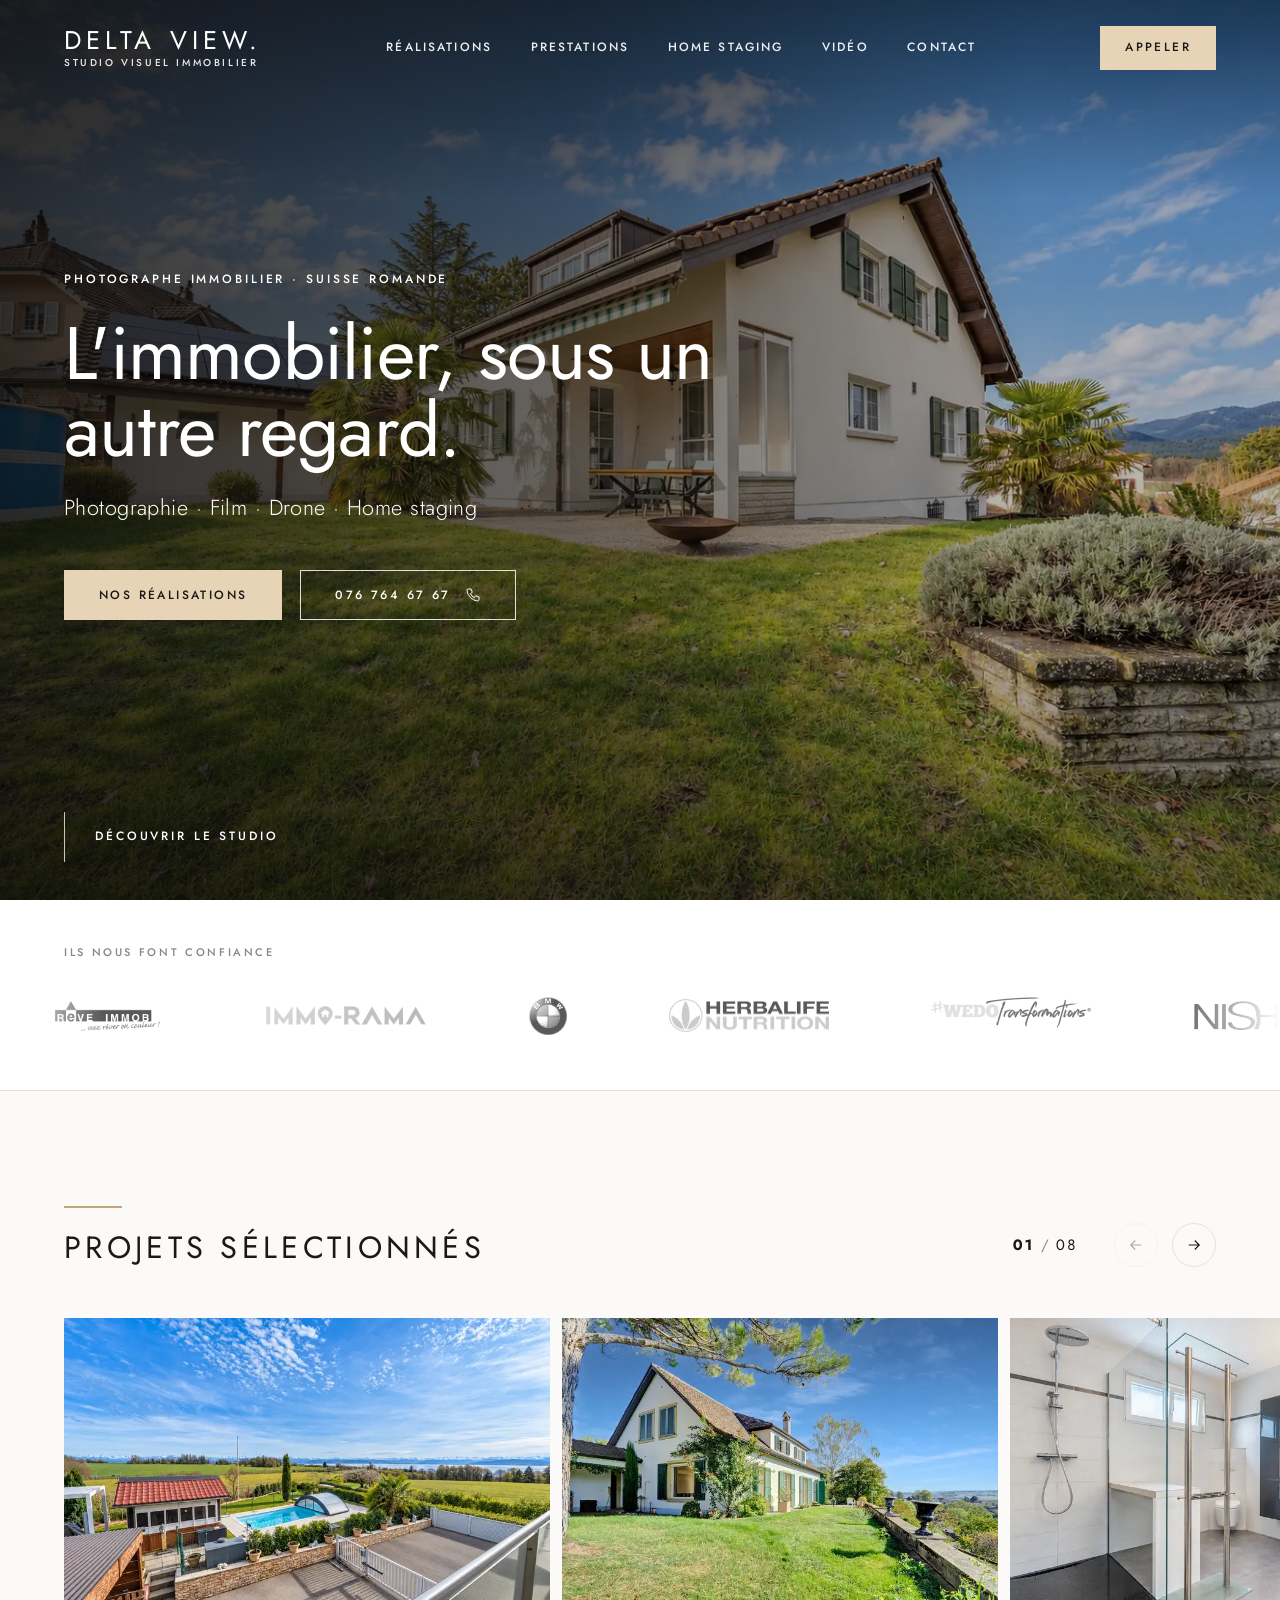
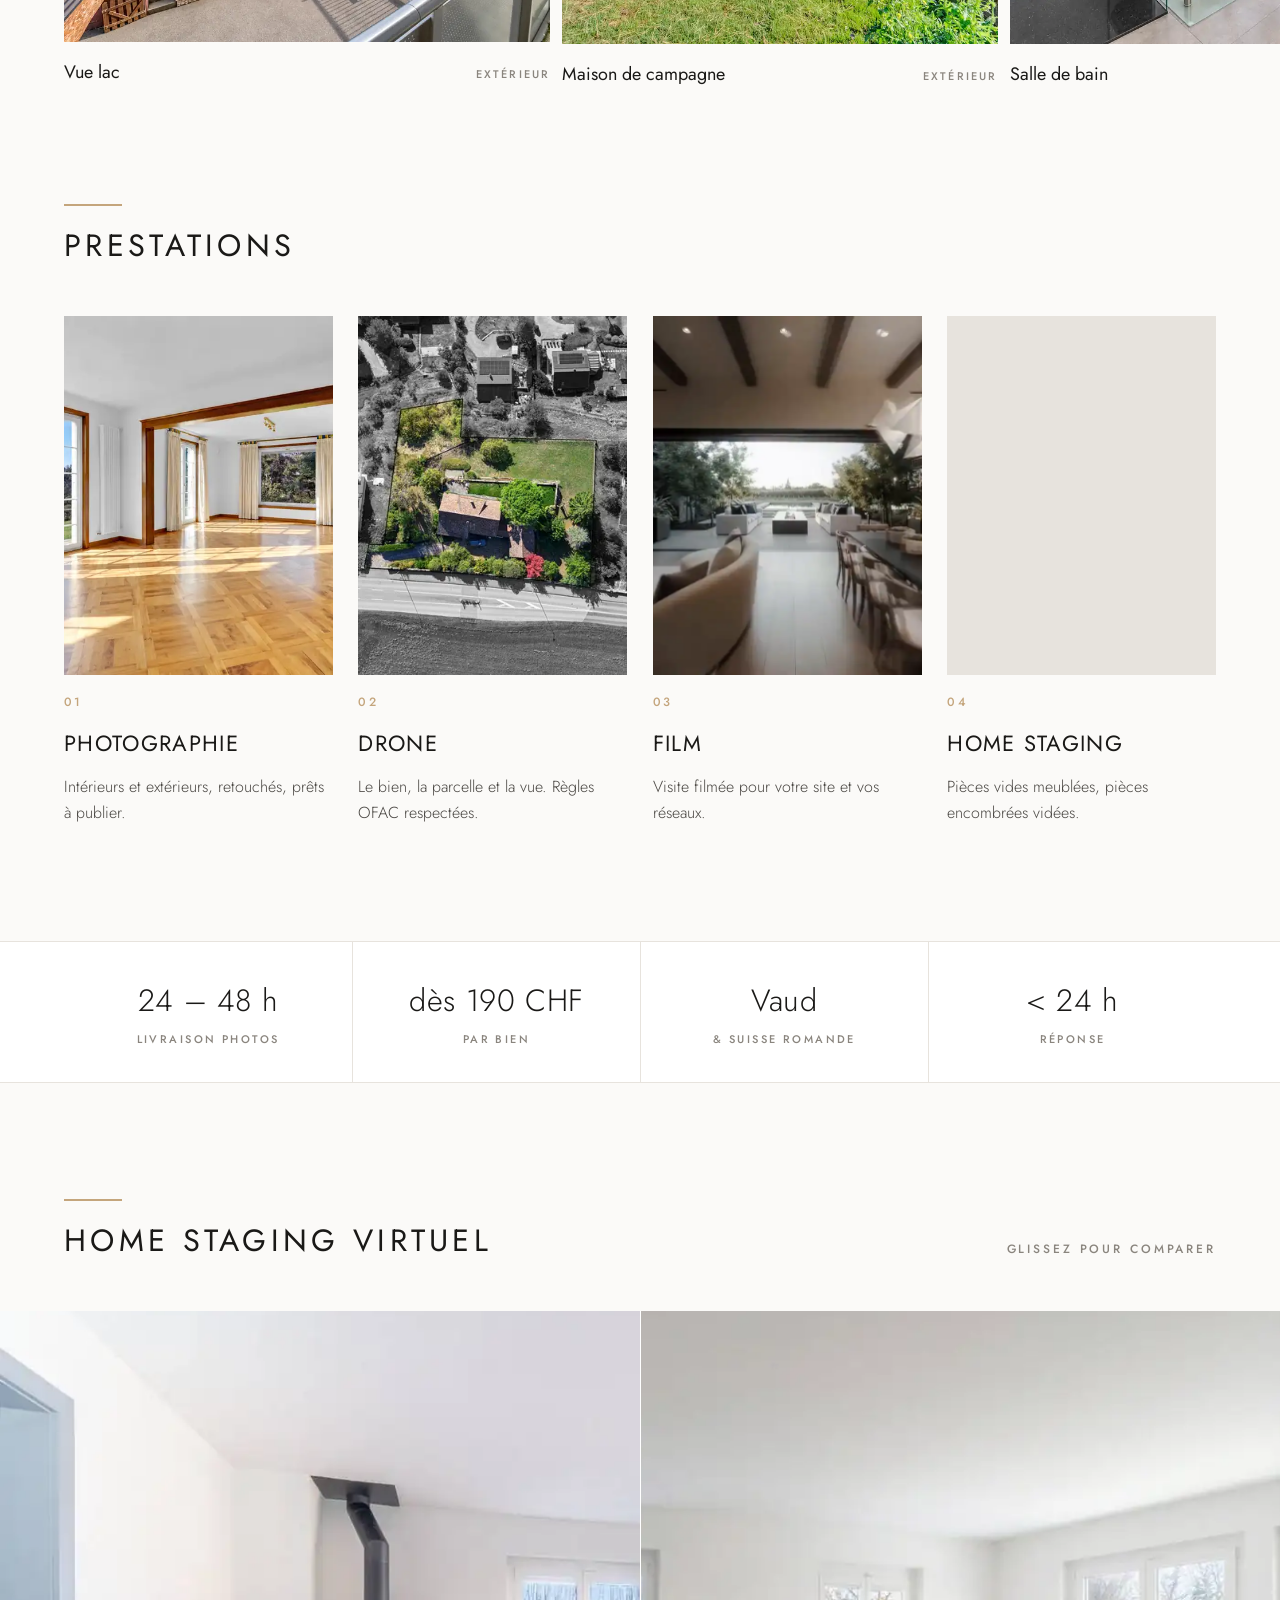
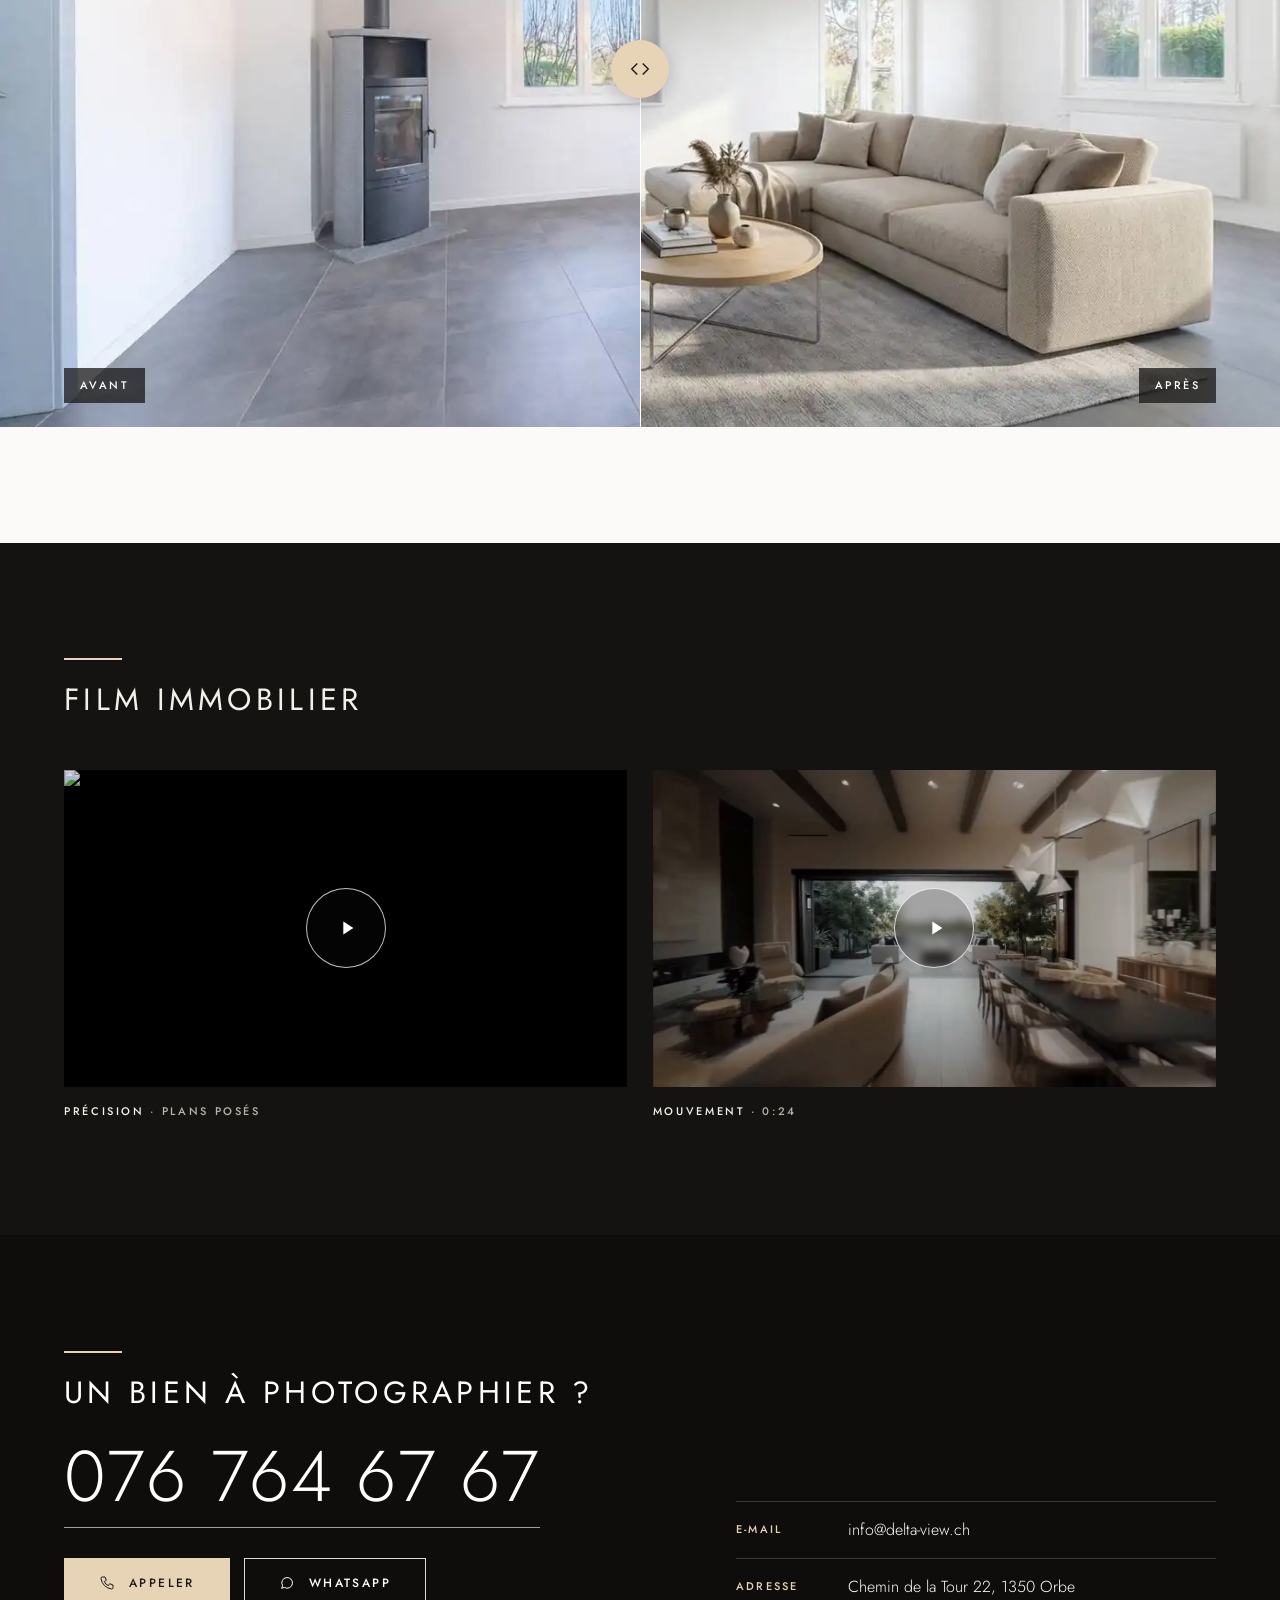
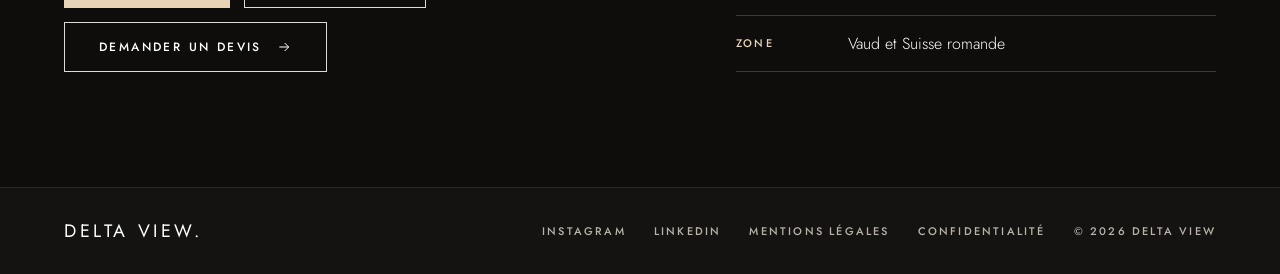
==== index.html @ 980aa362 "Refonte du site Delta View Co-Authored-By: Claude Opus 5.5 <noreply@anthropic.com> Claude-Session: h" ====
<!DOCTYPE html>
<html lang="fr-CH">
<head>
<meta charset="utf-8">
<title>Delta View</title>
<meta name="viewport" content="width=device-width, initial-scale=1, viewport-fit=cover">
<meta name="claude:viewport-fit-sides" content="cover">
<meta name="description" content="Photographe et vidéaste immobilier à Orbe (VD). Photos, vidéos et vues drone pour agences, courtiers, régies et propriétaires. Home staging virtuel. Livraison en 24-48 h, dès 190 CHF.">
<link rel="canonical" href="https://delta-view.ch/">
<meta name="robots" content="index,follow,max-image-preview:large">
<meta name="theme-color" content="#141311">
<meta property="og:type" content="website">
<meta property="og:locale" content="fr_CH">
<meta property="og:site_name" content="Delta View">
<meta property="og:title" content="Photographe immobilier Vaud | Delta View">
<meta property="og:description" content="Photo, vidéo et drone pour agences, courtiers et régies. Livraison en 24-48 h, dès 190 CHF.">
<meta property="og:url" content="https://delta-view.ch/">
<meta property="og:image" content="https://delta-view.ch/assets/img/og-delta-view.jpg">
<meta property="og:image:width" content="1200">
<meta property="og:image:height" content="630">
<meta name="twitter:card" content="summary_large_image">
<link rel="icon" href="favicon.ico" sizes="48x48">
<link rel="icon" href="favicon.svg?v=2" type="image/svg+xml">
<link rel="apple-touch-icon" href="apple-touch-icon.png">
<link rel="preload" href="assets/fonts/jost-latin.woff2" as="font" type="font/woff2" crossorigin>
<link rel="preload" href="assets/img/villa-jardin-l.webp" as="image" fetchpriority="high">
<link rel="stylesheet" href="assets/dv.css?v=3">
<script type="application/ld+json">
{"@context":"https://schema.org","@graph":[
{"@type":"ProfessionalService","@id":"https://delta-view.ch/#business","name":"Delta View","description":"Photographe et vidéaste immobilier dans le canton de Vaud : photo immobilière, prises de vue par drone, vidéo de visite et home staging virtuel pour agences, courtiers et régies.","url":"https://delta-view.ch/","logo":"https://delta-view.ch/apple-touch-icon.png","image":"https://delta-view.ch/assets/img/og-delta-view.jpg","telephone":"+41767646767","email":"info@delta-view.ch","priceRange":"dès 190 CHF","address":{"@type":"PostalAddress","streetAddress":"Chemin de la Tour 22","postalCode":"1350","addressLocality":"Orbe","addressRegion":"VD","addressCountry":"CH"},"geo":{"@type":"GeoCoordinates","latitude":46.7246,"longitude":6.5321},"areaServed":[{"@type":"AdministrativeArea","name":"Canton de Vaud"},{"@type":"City","name":"Orbe"},{"@type":"City","name":"Yverdon-les-Bains"},{"@type":"City","name":"Lausanne"},{"@type":"City","name":"Morges"},{"@type":"City","name":"Nyon"},{"@type":"City","name":"Vevey"},{"@type":"City","name":"Montreux"},{"@type":"City","name":"Genève"},{"@type":"City","name":"Fribourg"},{"@type":"City","name":"Neuchâtel"}],"sameAs":["https://www.instagram.com/_deltaview/","https://www.linkedin.com/in/dany-t-961291293/"],
"hasOfferCatalog":{"@type":"OfferCatalog","name":"Prestations immobilières","itemListElement":[
{"@type":"Offer","itemOffered":{"@type":"Service","name":"Photographie immobilière"},"priceSpecification":{"@type":"PriceSpecification","minPrice":190,"priceCurrency":"CHF"}},
{"@type":"Offer","itemOffered":{"@type":"Service","name":"Photo et vidéo par drone"}},
{"@type":"Offer","itemOffered":{"@type":"Service","name":"Vidéo immobilière de visite"}},
{"@type":"Offer","itemOffered":{"@type":"Service","name":"Home staging virtuel et désencombrement virtuel"}}]}},
{"@type":"VideoObject","name":"Vidéo immobilière cinématique, drone et intérieur - Delta View","description":"Exemple de vidéo immobilière, style précision : visite filmée à la caméra et au drone.","thumbnailUrl":"https://i.ytimg.com/vi/A4Z8Hzi8g-o/hqdefault.jpg","embedUrl":"https://www.youtube-nocookie.com/embed/A4Z8Hzi8g-o","url":"https://youtu.be/A4Z8Hzi8g-o","uploadDate":"2026-11-05","publisher":{"@id":"https://delta-view.ch/#business"}},
{"@type":"VideoObject","name":"Vidéo immobilière - Delta View","description":"Exemple de vidéo immobilière : visite filmée à la caméra et au drone.","thumbnailUrl":"https://delta-view.ch/assets/video/video-immobiliere-poster.webp","embedUrl":"https://www.youtube-nocookie.com/embed/von0RIs0Iv0","url":"https://youtu.be/von0RIs0Iv0","uploadDate":"2026-11-03","duration":"PT24S","publisher":{"@id":"https://delta-view.ch/#business"}},
{"@type":"WebSite","@id":"https://delta-view.ch/#website","url":"https://delta-view.ch/","name":"Delta View","inLanguage":"fr-CH","publisher":{"@id":"https://delta-view.ch/#business"}}]}
</script>
</head>
<body>
<a class="skip" href="#contenu">Aller au contenu</a>
<svg width="0" height="0" style="position:absolute" aria-hidden="true">
 <symbol id="arrow" viewBox="0 0 24 24"><path d="M5 12h14M13 6l6 6-6 6" fill="none" stroke="currentColor" stroke-width="1.5"/></symbol>
 <symbol id="phone" viewBox="0 0 24 24"><path d="M5 3h4l2 5-3 2a12 12 0 0 0 6 6l2-3 5 2v4a2 2 0 0 1-2 2A18 18 0 0 1 3 5a2 2 0 0 1 2-2" fill="none" stroke="currentColor" stroke-width="1.5"/></symbol>
 <symbol id="wa" viewBox="0 0 24 24"><path d="M4 20l1.4-4A8 8 0 1 1 8 18.6z" fill="none" stroke="currentColor" stroke-width="1.5"/></symbol>
 <symbol id="mail" viewBox="0 0 24 24"><rect x="3" y="5" width="18" height="14" fill="none" stroke="currentColor" stroke-width="1.5"/><path d="m3 6 9 7 9-7" fill="none" stroke="currentColor" stroke-width="1.5"/></symbol>
</svg>

<header class="hd" id="hd">
 <div class="wrap">
  <a class="brand" href="#" aria-label="Delta View, accueil"><b>DELTA VIEW.</b><small>Studio visuel immobilier</small></a>
  <nav class="nav" aria-label="Navigation principale">
   <a href="#realisations">Réalisations</a>
   <a href="#prestations">Prestations</a>
   <a href="#home-staging">Home staging</a>
   <a href="#video">Vidéo</a>
   <a href="#contact">Contact</a>
  </nav>
  <a class="btn btn-sand" href="tel:+41767646767">Appeler</a>
  <button class="menu" type="button" aria-label="Ouvrir le menu" aria-controls="drawer" aria-expanded="false"><span></span></button>
 </div>
</header>
<nav class="drawer" id="drawer" aria-label="Menu mobile">
 <button class="x" type="button" aria-label="Fermer le menu">×</button>
 <a href="#realisations">Réalisations</a><a href="#prestations">Prestations</a><a href="#home-staging">Home staging</a><a href="#video">Vidéo</a><a href="#contact">Contact</a>
</nav>

<main id="contenu">
 <section class="hero" aria-labelledby="t-hero">
  <div class="hero-bg"><img src="assets/img/villa-jardin-s.webp" srcset="assets/img/villa-jardin-s.webp 800w, assets/img/villa-jardin-l.webp 1400w" sizes="100vw" width="1400" height="933" fetchpriority="high" alt="Villa avec jardin photographiée par Delta View pour une annonce immobilière"></div>
  <div class="wrap">
   <p class="caps">Photographe immobilier · Suisse romande</p>
   <h1 id="t-hero">L'immobilier, sous un autre regard.</h1>
   <p class="sub">Photographie · Film · Drone · Home staging</p>
   <div class="hero-ctas">
    <a class="btn btn-sand" href="#realisations">Nos réalisations</a>
    <a class="btn btn-ghost" href="tel:+41767646767">076 764 67 67 <svg><use href="#phone"/></svg></a>
   </div>
  </div>
  <a class="scroll" href="#realisations">Découvrir le studio</a>
 </section>

 <section class="partners" aria-labelledby="t-cli">
  <div class="wrap"><p class="caps" id="t-cli">Ils nous font confiance</p></div>
  <div class="marquee"><div class="track"><a href="https://reve-immob.ch/" target="_blank" rel="noopener"><img src="assets/clients/reve-immob.webp" width="320" height="108" decoding="async" alt="Rêve Immob"></a><a href="https://immo-rama.ch/" target="_blank" rel="noopener"><img src="assets/clients/immo-rama.webp" width="320" height="39" decoding="async" alt="Immo-Rama"></a><a href="https://www.instagram.com/p/DXs_31CilB1/" target="_blank" rel="noopener"><img src="assets/clients/bmw.webp" width="120" height="120" decoding="async" alt="BMW"></a><a href="https://www.instagram.com/herbalifefrance" target="_blank" rel="noopener"><img src="assets/clients/herbalife.webp" width="320" height="67" decoding="async" alt="Herbalife Nutrition"></a><a href="https://www.instagram.com/wedotransformations" target="_blank" rel="noopener"><img src="assets/clients/wedo-transformations.webp" width="320" height="74" decoding="async" alt="We Do Transformations"></a><a href="https://nishene.com/" target="_blank" rel="noopener"><img src="assets/clients/nishene.webp" width="270" height="50" decoding="async" alt="Nishene"></a><a href="https://www.instagram.com/tishift" target="_blank" rel="noopener"><img src="assets/clients/tishift.webp" width="296" height="114" decoding="async" alt="Tishift"></a><a href="https://www.instagram.com/celia_objectif_forme" target="_blank" rel="noopener"><img src="assets/clients/celia-objectif-forme.webp" width="296" height="116" decoding="async" alt="Celia Objectif Forme"></a><a href="https://www.ackfix.com/" target="_blank" rel="noopener"><img src="assets/clients/ackfix.webp" width="284" height="107" decoding="async" alt="Ackfix"></a><a href="https://reve-immob.ch/" target="_blank" rel="noopener" aria-hidden="true" tabindex="-1"><img src="assets/clients/reve-immob.webp" width="320" height="108" decoding="async" alt=""></a><a href="https://immo-rama.ch/" target="_blank" rel="noopener" aria-hidden="true" tabindex="-1"><img src="assets/clients/immo-rama.webp" width="320" height="39" decoding="async" alt=""></a><a href="https://www.instagram.com/p/DXs_31CilB1/" target="_blank" rel="noopener" aria-hidden="true" tabindex="-1"><img src="assets/clients/bmw.webp" width="120" height="120" decoding="async" alt=""></a><a href="https://www.instagram.com/herbalifefrance" target="_blank" rel="noopener" aria-hidden="true" tabindex="-1"><img src="assets/clients/herbalife.webp" width="320" height="67" decoding="async" alt=""></a><a href="https://www.instagram.com/wedotransformations" target="_blank" rel="noopener" aria-hidden="true" tabindex="-1"><img src="assets/clients/wedo-transformations.webp" width="320" height="74" decoding="async" alt=""></a><a href="https://nishene.com/" target="_blank" rel="noopener" aria-hidden="true" tabindex="-1"><img src="assets/clients/nishene.webp" width="270" height="50" decoding="async" alt=""></a><a href="https://www.instagram.com/tishift" target="_blank" rel="noopener" aria-hidden="true" tabindex="-1"><img src="assets/clients/tishift.webp" width="296" height="114" decoding="async" alt=""></a><a href="https://www.instagram.com/celia_objectif_forme" target="_blank" rel="noopener" aria-hidden="true" tabindex="-1"><img src="assets/clients/celia-objectif-forme.webp" width="296" height="116" decoding="async" alt=""></a><a href="https://www.ackfix.com/" target="_blank" rel="noopener" aria-hidden="true" tabindex="-1"><img src="assets/clients/ackfix.webp" width="284" height="107" decoding="async" alt=""></a></div></div>
 </section>

 <section class="sec" id="realisations" aria-labelledby="t-work">
  <div class="wrap sec-head">
   <h2 class="h2 kicker" id="t-work">Projets sélectionnés</h2>
   <div class="ctrl">
    <p class="count" aria-live="polite"><b id="cur">01</b><span>/</span>08</p>
    <button class="arr" type="button" id="prev" aria-label="Projet précédent"><svg viewBox="0 0 24 24" fill="none" stroke="currentColor" stroke-width="1.5"><path d="M19 12H5M11 6l-6 6 6 6"/></svg></button>
    <button class="arr" type="button" id="next" aria-label="Projet suivant"><svg viewBox="0 0 24 24" fill="none" stroke="currentColor" stroke-width="1.5"><path d="M5 12h14M13 6l6 6-6 6"/></svg></button>
   </div>
  </div>
  <div class="rail" id="rail">
    <button class="card" data-full="assets/img/terrasse-vue-lac-l.webp"><span class="img"><img src="assets/img/terrasse-vue-lac-s.webp" srcset="assets/img/terrasse-vue-lac-s.webp 800w, assets/img/terrasse-vue-lac-l.webp 1400w" sizes="(max-width:760px) 84vw, 40vw" width="800" height="533" loading="lazy" decoding="async" alt="Terrasse avec piscine, vue sur le lac et les Alpes"></span><span class="cap"><b>Vue lac</b><small>Extérieur</small></span></button>
    <button class="card" data-full="assets/img/maison-campagne-l.webp"><span class="img"><img src="assets/img/maison-campagne-s.webp" srcset="assets/img/maison-campagne-s.webp 800w, assets/img/maison-campagne-l.webp 1400w" sizes="(max-width:760px) 84vw, 40vw" width="800" height="533" loading="lazy" decoding="async" alt="Maison de campagne et son jardin arboré"></span><span class="cap"><b>Maison de campagne</b><small>Extérieur</small></span></button>
    <button class="card" data-full="assets/img/salle-de-bain-l.webp"><span class="img"><img src="assets/img/salle-de-bain-s.webp" srcset="assets/img/salle-de-bain-s.webp 800w, assets/img/salle-de-bain-l.webp 1400w" sizes="(max-width:760px) 84vw, 40vw" width="800" height="533" loading="lazy" decoding="async" alt="Salle de bain moderne avec douche à l'italienne"></span><span class="cap"><b>Salle de bain</b><small>Intérieur</small></span></button>
    <button class="card" data-full="assets/img/vue-aerienne-drone-l.webp"><span class="img"><img src="assets/img/vue-aerienne-drone-s.webp" srcset="assets/img/vue-aerienne-drone-s.webp 800w, assets/img/vue-aerienne-drone-l.webp 1400w" sizes="(max-width:760px) 84vw, 40vw" width="800" height="450" loading="lazy" decoding="async" alt="Vue aérienne par drone d'une maison de maître"></span><span class="cap"><b>Maison de maître</b><small>Drone</small></span></button>
    <button class="card" data-full="assets/img/entree-maison-l.webp"><span class="img"><img src="assets/img/entree-maison-s.webp" srcset="assets/img/entree-maison-s.webp 800w, assets/img/entree-maison-l.webp 1400w" sizes="(max-width:760px) 84vw, 40vw" width="800" height="532" loading="lazy" decoding="async" alt="Hall d'entrée et escalier d'une maison"></span><span class="cap"><b>Hall d'entrée</b><small>Intérieur</small></span></button>
    <button class="card" data-full="assets/img/piscine-jardin-l.webp"><span class="img"><img src="assets/img/piscine-jardin-s.webp" srcset="assets/img/piscine-jardin-s.webp 800w, assets/img/piscine-jardin-l.webp 1400w" sizes="(max-width:760px) 84vw, 40vw" width="800" height="533" loading="lazy" decoding="async" alt="Piscine et jardin d'une villa vaudoise"></span><span class="cap"><b>Piscine</b><small>Extérieur</small></span></button>
    <button class="card" data-full="assets/img/salon-lumineux-l.webp"><span class="img"><img src="assets/img/salon-lumineux-s.webp" srcset="assets/img/salon-lumineux-s.webp 800w, assets/img/salon-lumineux-l.webp 1400w" sizes="(max-width:760px) 84vw, 40vw" width="800" height="532" loading="lazy" decoding="async" alt="Salon lumineux avec parquet"></span><span class="cap"><b>Séjour</b><small>Intérieur</small></span></button>
    <button class="card" data-full="assets/img/parcelle-drone-l.webp"><span class="img"><img src="assets/img/parcelle-drone-s.webp" srcset="assets/img/parcelle-drone-s.webp 800w, assets/img/parcelle-drone-l.webp 1400w" sizes="(max-width:760px) 84vw, 40vw" width="800" height="450" loading="lazy" decoding="async" alt="Vue drone verticale avec la parcelle tracée"></span><span class="cap"><b>Parcelle</b><small>Drone</small></span></button>
    </div>
 </section>

 <section class="sec" id="prestations" aria-labelledby="t-prest" style="padding-top:0">
  <div class="wrap">
   <div class="sec-head"><h2 class="h2 kicker" id="t-prest">Prestations</h2></div>
   <ul class="svc">
    <li><div class="th"><img src="assets/img/salon-lumineux-s.webp" srcset="assets/img/salon-lumineux-s.webp 800w, assets/img/salon-lumineux-l.webp 1400w" sizes="(max-width:1080px) 50vw, 25vw" width="800" height="532" loading="lazy" decoding="async" alt="Séjour lumineux, photo immobilière intérieure"></div><span class="n">01</span><h3>Photographie</h3><p>Intérieurs et extérieurs, retouchés, prêts à publier.</p></li>
    <li><div class="th"><img src="assets/img/parcelle-drone-s.webp" srcset="assets/img/parcelle-drone-s.webp 800w, assets/img/parcelle-drone-l.webp 1400w" sizes="(max-width:1080px) 50vw, 25vw" width="800" height="450" loading="lazy" decoding="async" alt="Vue drone verticale avec la parcelle tracée"></div><span class="n">02</span><h3>Drone</h3><p>Le bien, la parcelle et la vue. Règles OFAC respectées.</p></li>
    <li><div class="th"><img src="assets/video/video-immobiliere-poster.webp" width="1280" height="720" loading="lazy" decoding="async" alt="Image extraite d'une vidéo immobilière Delta View"></div><span class="n">03</span><h3>Film</h3><p>Visite filmée pour votre site et vos réseaux.</p></li>
    <li><div class="th"><img src="assets/img/home-staging-apres-s.webp" srcset="assets/img/home-staging-apres-s.webp 800w, assets/img/home-staging-apres-l.webp 1400w" sizes="(max-width:1080px) 50vw, 25vw" width="800" height="597" loading="lazy" decoding="async" alt="Salon meublé par home staging virtuel"></div><span class="n">04</span><h3>Home staging</h3><p>Pièces vides meublées, pièces encombrées vidées.</p></li>
   </ul>
  </div>
 </section>

 <section class="facts" aria-label="En bref">
  <ul class="wrap">
   <li><b>24 – 48 h</b><span>Livraison photos</span></li>
   <li><b>dès 190 CHF</b><span>Par bien</span></li>
   <li><b>Vaud</b><span>&amp; Suisse romande</span></li>
   <li><b>&lt; 24 h</b><span>Réponse</span></li>
  </ul>
 </section>

 <section class="sec" id="home-staging" aria-labelledby="t-ba">
  <div class="wrap sec-head"><h2 class="h2 kicker" id="t-ba">Home staging virtuel</h2><p class="caps" style="color:var(--mute)">Glissez pour comparer</p></div>
  <div class="cmp" id="cmp">
   <img src="assets/img/home-staging-avant-l.webp" width="1400" height="933" loading="lazy" decoding="async" alt="Salon vide avant home staging virtuel">
   <img class="after" src="assets/img/home-staging-apres-l.webp" width="1400" height="1044" loading="lazy" decoding="async" alt="Même salon meublé virtuellement">
   <span class="bar"></span>
   <span class="knob" aria-hidden="true"><svg viewBox="0 0 24 24" fill="none" stroke="currentColor" stroke-width="1.5"><path d="M9 6l-6 6 6 6M15 6l6 6-6 6"/></svg></span>
   <span class="tag l">Avant</span><span class="tag r">Après</span>
   <input type="range" id="cmp-range" min="0" max="100" value="50" aria-label="Comparer avant et après home staging">
  </div>
 </section>

 <section class="sec vid" id="video" aria-labelledby="t-vid">
  <div class="wrap">
   <div class="sec-head"><h2 class="h2 kicker" id="t-vid">Film immobilier</h2></div>
   <div class="clips">
    <div class="clip">
     <div class="yt" data-id="A4Z8Hzi8g-o" data-title="Vidéo immobilière Delta View - style précision">
      <img src="https://i.ytimg.com/vi/A4Z8Hzi8g-o/maxresdefault.jpg" onerror="this.onerror=null;this.src='https://i.ytimg.com/vi/A4Z8Hzi8g-o/hqdefault.jpg'" width="1280" height="720" loading="lazy" decoding="async" alt="Aperçu de la vidéo, style précision">
      <button type="button" aria-label="Lire la vidéo, style précision"><svg viewBox="0 0 24 24" fill="currentColor"><path d="M8 5v14l11-7z"/></svg></button>
     </div>
     <p class="caps"><b>Précision</b> · Plans posés</p>
    </div>
    <div class="clip">
     <div class="yt" data-id="von0RIs0Iv0" data-title="Vidéo immobilière Delta View - style mouvement">
      <img src="assets/video/video-immobiliere-poster.webp" width="1280" height="720" loading="lazy" decoding="async" alt="Aperçu de la vidéo, style mouvement">
      <button type="button" aria-label="Lire la vidéo, style mouvement"><svg viewBox="0 0 24 24" fill="currentColor"><path d="M8 5v14l11-7z"/></svg></button>
     </div>
     <p class="caps"><b>Mouvement</b> · 0:24</p>
    </div>
   </div>
  </div>
 </section>

 <section class="sec contact" id="contact" aria-labelledby="t-contact">
  <div class="bg"><img src="assets/img/piscine-jardin-s.webp" srcset="assets/img/piscine-jardin-s.webp 800w, assets/img/piscine-jardin-l.webp 1400w" sizes="100vw" width="1400" height="933" loading="lazy" decoding="async" alt=""></div>
  <div class="wrap">
   <div class="ct-l">
    <h2 class="h2 kicker" id="t-contact">Un bien à photographier ?</h2>
    <a class="big" href="tel:+41767646767">076 764 67 67</a>
    <div class="ct-ctas">
     <a class="btn btn-sand" href="tel:+41767646767"><svg><use href="#phone"/></svg>Appeler</a>
     <a class="btn btn-ghost" href="https://wa.me/41767646767" target="_blank" rel="noopener"><svg><use href="#wa"/></svg>WhatsApp</a>
     <a class="btn btn-ghost" href="mailto:info@delta-view.ch?subject=Demande%20de%20devis%20-%20photo%20immobili%C3%A8re">Demander un devis <svg><use href="#arrow"/></svg></a>
    </div>
   </div>
   <dl class="ct-r">
    <div><dt>E-mail</dt><dd><a href="mailto:info@delta-view.ch">info@delta-view.ch</a></dd></div>
    <div><dt>Adresse</dt><dd>Chemin de la Tour 22, 1350 Orbe</dd></div>
    <div><dt>Zone</dt><dd>Vaud et Suisse romande</dd></div>
   </dl>
  </div>
 </section>
</main>

<footer class="ft">
 <div class="wrap">
  <a class="brand" href="#" aria-label="Delta View, accueil"><b>DELTA VIEW.</b></a>
  <div class="links">
   <a href="https://www.instagram.com/_deltaview/" target="_blank" rel="noopener">Instagram</a>
   <a href="https://www.linkedin.com/in/dany-t-961291293/" target="_blank" rel="noopener">LinkedIn</a>
   <a href="mentions-legales/">Mentions légales</a>
   <a href="politique-de-confidentialite/">Confidentialité</a>
   <span>© 2026 Delta View</span>
  </div>
 </div>
</footer>

<nav class="callbar" aria-label="Contact rapide">
 <a href="tel:+41767646767"><svg><use href="#phone"/></svg>Appeler</a>
 <a href="https://wa.me/41767646767" target="_blank" rel="noopener"><svg><use href="#wa"/></svg>WhatsApp</a>
 <a href="mailto:info@delta-view.ch"><svg><use href="#mail"/></svg>E-mail</a>
</nav>

<dialog class="lb" aria-label="Image agrandie"><button type="button" aria-label="Fermer">×</button><img alt=""></dialog>
<script>
(function(){
 var hd=document.getElementById('hd'),onS=function(){hd.classList.toggle('solid',scrollY>40)};addEventListener('scroll',onS,{passive:true});onS();
 var dr=document.getElementById('drawer'),mb=document.querySelector('.menu');
 var tog=function(o){dr.classList.toggle('open',o);mb.setAttribute('aria-expanded',o)};
 mb.addEventListener('click',function(){tog(true)});dr.addEventListener('click',function(e){if(e.target.tagName==='A'||e.target.classList.contains('x'))tog(false)});
 var rail=document.getElementById('rail'),cards=[].slice.call(rail.children),cur=document.getElementById('cur'),pv=document.getElementById('prev'),nx=document.getElementById('next');
 var idx=function(){var l=rail.scrollLeft,best=0,d=1e9;cards.forEach(function(c,i){var x=Math.abs(c.offsetLeft-rail.offsetLeft-parseFloat(getComputedStyle(rail).paddingLeft)-l);if(x<d){d=x;best=i}});return best};
 var upd=function(){var i=idx();cur.textContent=String(i+1).padStart(2,'0');pv.disabled=rail.scrollLeft<4;nx.disabled=rail.scrollLeft+rail.clientWidth>=rail.scrollWidth-4};
 var go=function(s){var i=Math.max(0,Math.min(cards.length-1,idx()+s));rail.scrollTo({left:cards[i].offsetLeft-rail.offsetLeft-parseFloat(getComputedStyle(rail).paddingLeft)})};
 pv.addEventListener('click',function(){go(-1)});nx.addEventListener('click',function(){go(1)});rail.addEventListener('scroll',function(){requestAnimationFrame(upd)},{passive:true});upd();
 document.querySelectorAll('.yt').forEach(function(y){y.addEventListener('click',function(){if(y.classList.contains('on'))return;var f=document.createElement('iframe');f.src='https://www.youtube-nocookie.com/embed/'+y.dataset.id+'?autoplay=1&rel=0&modestbranding=1&playsinline=1';f.title=y.dataset.title;f.allow='autoplay; encrypted-media; fullscreen; picture-in-picture';f.allowFullscreen=true;y.appendChild(f);y.classList.add('on')})});
 var c=document.getElementById('cmp'),r=document.getElementById('cmp-range');if(c&&r){var s=function(){c.style.setProperty('--p',r.value+'%')};r.addEventListener('input',s);s()}
 if(!matchMedia('(prefers-reduced-motion: reduce)').matches){
  var px=[].slice.call(document.querySelectorAll('[data-px]')),t=false;
  var p=function(){var vh=innerHeight;px.forEach(function(el){var b=el.getBoundingClientRect();if(b.bottom<0||b.top>vh)return;el.querySelector('img').style.setProperty('--py',(((b.top+b.height/2-vh/2)/vh)*-6).toFixed(2)+'%')});t=false};
  addEventListener('scroll',function(){if(!t){t=true;requestAnimationFrame(p)}},{passive:true});p();
 }
 var d=document.querySelector('dialog.lb');if(!d||!d.showModal)return;var im=d.querySelector('img');
 cards.forEach(function(b){b.addEventListener('click',function(){im.src=b.dataset.full;im.alt=b.querySelector('img').alt;d.showModal()})});
 d.addEventListener('click',function(e){if(e.target!==im)d.close()});d.addEventListener('close',function(){im.removeAttribute('src')});
})();
</script>
</body>
</html>
---- assets/dv.css ----
/* Delta View — refonte 2026
   Concept : studio visuel immobilier. Hero photo plein écran assombri, typo géométrique fine, capitales espacées, accent sable. */
@font-face{font-family:Jost;font-style:normal;font-weight:100 900;font-display:swap;src:url(fonts/jost-latin.woff2) format("woff2");unicode-range:U+0000-00FF,U+0131,U+0152-0153,U+02BB-02BC,U+02C6,U+02DA,U+02DC,U+0304,U+0308,U+0329,U+2000-206F,U+20AC,U+2122,U+2191,U+2193,U+2212,U+2215,U+FEFF,U+FFFD}
@font-face{font-family:Jost;font-style:normal;font-weight:100 900;font-display:swap;src:url(fonts/jost-latin-ext.woff2) format("woff2");unicode-range:U+0100-02BA,U+02BD-02C5,U+02C7-02CC,U+02CE-02D7,U+02DD-02FF,U+1E00-1E9F,U+20A0-20AB,U+20AD-20C0,U+2C60-2C7F,U+A720-A7FF}

:root{
 --bg:#fbfaf8;
 --white:#ffffff;
 --ink:#1a1917;
 --ink-2:#4a4743;
 --mute:#8a857e;
 --line:#e7e3dd;
 --sand:#e7d3b6;       /* boutons */
 --sand-2:#c4a57c;     /* filets d'accent */
 --dark:#141311;
 --sans:Jost,"Futura","Century Gothic","Helvetica Neue",Arial,sans-serif;
 --max:1320px;
 --gut:clamp(16px,5vw,96px);
 --sec:clamp(72px,9vw,136px);
 color-scheme:light;
}
*,*::before,*::after{box-sizing:border-box}
html{scroll-behavior:smooth;-webkit-text-size-adjust:100%}
body{margin:0;background:var(--bg);color:var(--ink);font-family:var(--sans);font-size:17px;font-weight:400;line-height:1.6;-webkit-font-smoothing:antialiased;overflow-x:clip}
img{display:block;max-width:100%;height:auto}
a{color:inherit;text-decoration:none}
h1,h2,h3,p,figure,ul,ol,dl,dd{margin:0;padding:0}
ul,ol{list-style:none}
button{font:inherit;color:inherit;background:none;border:0;padding:0;cursor:pointer}
:focus-visible{outline:2px solid var(--sand-2);outline-offset:3px}
.skip{position:absolute;left:-9999px;top:0;background:var(--ink);color:#fff;padding:10px 16px;z-index:100}
.skip:focus{left:16px;top:16px}

.wrap{width:100%;max-width:var(--max);margin:0 auto;padding-left:max(var(--gut),env(safe-area-inset-left,0px));padding-right:max(var(--gut),env(safe-area-inset-right,0px))}
.caps{font-size:12px;font-weight:500;letter-spacing:.24em;text-transform:uppercase}
.h2{font-size:clamp(22px,2.4vw,32px);font-weight:400;letter-spacing:.14em;text-transform:uppercase;line-height:1.2}
.kicker{display:grid;gap:22px}
.kicker::before{content:"";width:58px;height:2px;background:var(--sand-2)}

/* Boutons */
.btn{display:inline-flex;align-items:center;justify-content:center;gap:14px;min-height:50px;padding:0 34px;font-size:12px;font-weight:500;letter-spacing:.2em;text-transform:uppercase;border:1px solid transparent;transition:background .3s,color .3s,border-color .3s}
.btn svg{width:16px;height:16px;flex:none}
.btn-sand{background:var(--sand);color:var(--ink)}
.btn-sand:hover{background:#f1e2cc}
.btn-ghost{border-color:rgba(255,255,255,.85);color:#fff}
.btn-ghost:hover{background:#fff;color:var(--ink)}
.btn-ink{background:var(--ink);color:#fff}
.btn-ink:hover{background:#000}
.btn-line{border-color:var(--ink);color:var(--ink)}
.btn-line:hover{background:var(--ink);color:#fff}

/* Header transparent sur le hero, opaque au défilement */
.hd{position:fixed;left:0;right:0;top:0;z-index:50;color:#fff;padding-top:env(safe-area-inset-top,0px);transition:background .4s,color .4s,box-shadow .4s}
.hd .wrap{display:flex;align-items:center;gap:40px;height:96px;transition:height .4s}
.hd.solid{background:rgba(251,250,248,.96);color:var(--ink);box-shadow:0 1px 0 var(--line);backdrop-filter:blur(10px);-webkit-backdrop-filter:blur(10px)}
.hd.solid .wrap{height:72px}
.brand{display:grid;gap:4px;line-height:1}
.brand b{font-size:clamp(20px,2vw,28px);font-weight:400;letter-spacing:.2em}
.brand small{font-size:10px;font-weight:500;letter-spacing:.26em;text-transform:uppercase;opacity:.9}
.nav{display:flex;gap:clamp(20px,3vw,48px);margin:0 auto}
.nav a{font-size:12px;font-weight:500;letter-spacing:.18em;text-transform:uppercase;position:relative;padding:8px 0;opacity:.92}
.nav a::after{content:"";position:absolute;left:50%;bottom:-4px;width:28px;height:1px;margin-left:-14px;background:currentColor;transform:scaleX(0);transition:transform .3s}
.nav a:hover::after,.nav a.on::after{transform:scaleX(1)}
.hd .btn{min-height:44px;padding:0 24px}
.menu{display:none;width:44px;height:44px;margin-left:auto;place-items:center}
.menu span{display:block;width:24px;height:1px;background:currentColor;box-shadow:0 7px 0 currentColor,0 -7px 0 currentColor}

/* Hero */
.hero{position:relative;min-height:min(100svh,940px);display:flex;align-items:center;color:#fff;background:var(--dark);overflow:hidden}
.hero-bg{position:absolute;inset:0}
.hero-bg img{width:100%;height:100%;object-fit:cover;object-position:60% 50%;filter:saturate(.9) brightness(.92)}
.hero-bg::after{content:"";position:absolute;inset:0;background:linear-gradient(90deg,rgba(12,11,10,.82) 0%,rgba(12,11,10,.58) 45%,rgba(12,11,10,.22) 80%),linear-gradient(0deg,rgba(12,11,10,.45),transparent 30%),linear-gradient(180deg,rgba(12,11,10,.5),transparent 22%)}
.hero .wrap{position:relative;padding-top:140px;padding-bottom:150px}
.hero .caps{opacity:.95}
.hero h1{margin-top:26px;font-size:clamp(40px,5.8vw,84px);font-weight:400;line-height:1.04;letter-spacing:-.01em;max-width:15ch}
.hero .sub{margin-top:22px;font-size:clamp(18px,1.7vw,23px);font-weight:300;letter-spacing:.02em;opacity:.95}
.hero-ctas{display:flex;flex-wrap:wrap;gap:18px;margin-top:44px}
.scroll{position:absolute;left:max(var(--gut),env(safe-area-inset-left,0px));bottom:38px;display:flex;align-items:center;gap:30px;font-size:12px;font-weight:500;letter-spacing:.24em;text-transform:uppercase;color:#fff}
.scroll::before{content:"";width:1px;height:50px;background:rgba(255,255,255,.75)}
@media (min-width:1321px){.scroll{left:calc((100vw - var(--max))/2 + var(--gut))}}
@media (prefers-reduced-motion:no-preference){
 .hero-bg img{animation:zoom 2.4s cubic-bezier(.2,.7,.2,1) both}
 .hero .wrap>*{animation:up 1s cubic-bezier(.2,.7,.2,1) both}
 .hero .wrap>*:nth-child(2){animation-delay:.12s}.hero .wrap>*:nth-child(3){animation-delay:.24s}.hero .wrap>*:nth-child(4){animation-delay:.36s}
 @keyframes zoom{from{transform:scale(1.08)}to{transform:scale(1)}}
 @keyframes up{from{opacity:0;transform:translateY(18px)}to{opacity:1;transform:none}}
}

/* Logos clients — défilement vers la droite */
.partners{padding-block:44px;background:var(--white);border-bottom:1px solid var(--line)}
.partners .caps{color:var(--mute);margin-bottom:24px;font-size:11px}
.marquee{overflow:hidden;-webkit-mask-image:linear-gradient(90deg,transparent,#000 8%,#000 92%,transparent);mask-image:linear-gradient(90deg,transparent,#000 8%,#000 92%,transparent)}
.track{display:flex;width:max-content;animation:slide 40s linear infinite}
.marquee:hover .track{animation-play-state:paused}
.track a{display:grid;place-items:center;height:60px;padding:0 clamp(28px,4vw,56px)}
.track img{max-height:38px;width:auto;max-width:160px;filter:grayscale(1) contrast(1.15);opacity:.65;mix-blend-mode:multiply;transition:.3s}
.track a:hover img{filter:none;opacity:1}
@keyframes slide{from{transform:translateX(-50%)}to{transform:translateX(0)}}

section{scroll-margin-top:72px}
.sec{padding-block:var(--sec)}
.sec-head{display:flex;flex-wrap:wrap;justify-content:space-between;align-items:flex-end;gap:24px;margin-bottom:clamp(32px,4vw,52px)}

/* Projets sélectionnés — carrousel */
.ctrl{display:flex;align-items:center;gap:14px}
.count{font-size:15px;letter-spacing:.12em;margin-right:22px;font-variant-numeric:tabular-nums}
.count span{color:var(--mute);margin:0 6px}
.arr{width:44px;height:44px;border-radius:50%;border:1px solid var(--line);display:grid;place-items:center;transition:background .3s,border-color .3s}
.arr:hover{background:var(--ink);border-color:var(--ink);color:#fff}
.arr:disabled{opacity:.35;pointer-events:none}
.arr svg{width:18px;height:18px}
.rail{display:flex;gap:12px;overflow-x:auto;scroll-snap-type:x mandatory;scroll-behavior:smooth;scrollbar-width:none;padding-left:max(var(--gut),env(safe-area-inset-left,0px),calc((100vw - var(--max))/2 + var(--gut)));padding-right:max(var(--gut),env(safe-area-inset-right,0px));scroll-padding-left:max(var(--gut),calc((100vw - var(--max))/2 + var(--gut)))}
.rail::-webkit-scrollbar{display:none}
.card{flex:0 0 auto;width:clamp(280px,34vw,520px);scroll-snap-align:start;display:grid;gap:16px;text-align:left}
.card:nth-child(3n+1){width:clamp(300px,38vw,580px)}
.card .img{display:block;aspect-ratio:4/3;overflow:hidden;background:var(--line)}
.card:nth-child(3n+1) .img{aspect-ratio:3/2}
.card:nth-child(3n+1) .img{height:auto}
.card img{width:100%;height:100%;object-fit:cover;transition:transform 1.1s cubic-bezier(.2,.7,.2,1)}
.card:hover img{transform:scale(1.04)}
.card .cap{display:flex;justify-content:space-between;gap:12px;align-items:baseline}
.card .cap b{font-weight:400;font-size:18px}
.card .cap small{font-size:11px;font-weight:500;letter-spacing:.2em;text-transform:uppercase;color:var(--mute)}
.rail{align-items:flex-start}

/* Prestations */
.svc{display:grid;grid-template-columns:repeat(4,1fr);gap:clamp(16px,2vw,28px)}
.svc li{display:grid;gap:18px;align-content:start}
.svc .th{aspect-ratio:3/4;overflow:hidden;background:var(--line)}
.svc .th img{width:100%;height:100%;object-fit:cover;transition:transform 1.1s cubic-bezier(.2,.7,.2,1)}
.svc li:hover .th img{transform:scale(1.04)}
.svc .n{font-size:12px;letter-spacing:.2em;color:var(--sand-2);font-weight:500}
.svc h3{font-size:22px;font-weight:400;letter-spacing:.06em;text-transform:uppercase;line-height:1.2}
.svc p{color:var(--ink-2);font-size:16px;font-weight:300}

/* Bande chiffres */
.facts{background:var(--white);border-block:1px solid var(--line)}
.facts ul{display:grid;grid-template-columns:repeat(4,1fr)}
.facts li{padding:34px 20px;text-align:center;display:grid;gap:6px}
.facts li+li{border-left:1px solid var(--line)}
.facts b{font-size:clamp(22px,2.4vw,32px);font-weight:300;letter-spacing:.02em}
.facts span{font-size:11px;font-weight:500;letter-spacing:.22em;text-transform:uppercase;color:var(--mute)}

/* Image pleine largeur */
.bleed{position:relative;height:clamp(340px,56vw,860px);overflow:hidden;background:var(--dark)}
.bleed img{position:absolute;left:0;top:-8%;width:100%;height:116%;object-fit:cover;transform:translate3d(0,var(--py,0px),0)}
.bleed figcaption{position:absolute;left:max(var(--gut),env(safe-area-inset-left,0px));bottom:32px;color:#fff;font-size:12px;font-weight:500;letter-spacing:.24em;text-transform:uppercase;display:flex;align-items:center;gap:20px;text-shadow:0 1px 12px rgba(0,0,0,.4)}
.bleed figcaption::before{content:"";width:40px;height:1px;background:#fff}
@media (min-width:1321px){.bleed figcaption{left:calc((100vw - var(--max))/2 + var(--gut))}}

/* Home staging */
.cmp{position:relative;width:100%;height:clamp(320px,56vw,860px);overflow:hidden;background:var(--line);user-select:none;touch-action:pan-y;--p:50%}
.cmp img{position:absolute;inset:0;width:100%;height:100%;object-fit:cover}
.cmp .after{clip-path:inset(0 0 0 var(--p))}
.cmp .bar{position:absolute;top:0;bottom:0;left:var(--p);width:1px;background:#fff;pointer-events:none}
.cmp .knob{position:absolute;top:50%;left:var(--p);width:58px;height:58px;margin:-29px 0 0 -29px;border-radius:50%;background:var(--sand);color:var(--ink);display:grid;place-items:center;pointer-events:none;box-shadow:0 4px 20px rgba(0,0,0,.2)}
.cmp .knob svg{width:22px;height:22px}
.cmp .tag{position:absolute;bottom:24px;padding:9px 16px;background:rgba(20,19,17,.72);color:#fff;font-size:11px;font-weight:500;letter-spacing:.22em;text-transform:uppercase;pointer-events:none}
.cmp .tag.l{left:max(var(--gut),env(safe-area-inset-left,0px))}.cmp .tag.r{right:max(var(--gut),env(safe-area-inset-right,0px))}
.cmp input{position:absolute;inset:0;width:100%;height:100%;opacity:0;cursor:ew-resize;margin:0}

/* Vidéo */
.vid{background:var(--dark);color:#f3efe9}
.vid .kicker::before{background:var(--sand)}
.clips{display:grid;grid-template-columns:1fr 1fr;gap:clamp(16px,2vw,28px)}
.clip{display:grid;gap:16px}
.yt{position:relative;aspect-ratio:16/9;overflow:hidden;background:#000;cursor:pointer}
.yt img{width:100%;height:100%;object-fit:cover;color:transparent;opacity:.85;transition:opacity .4s,transform 1s cubic-bezier(.2,.7,.2,1)}
.yt:hover img{opacity:1;transform:scale(1.03)}
.yt button{position:absolute;left:50%;top:50%;width:80px;height:80px;margin:-40px 0 0 -40px;border-radius:50%;border:1px solid rgba(255,255,255,.75);display:grid;place-items:center;color:#fff;background:rgba(20,19,17,.25);backdrop-filter:blur(4px);-webkit-backdrop-filter:blur(4px);transition:.3s}
.yt:hover button{background:var(--sand);border-color:var(--sand);color:var(--ink)}
.yt button svg{width:22px;height:22px;margin-left:3px}
.yt iframe{position:absolute;inset:0;width:100%;height:100%;border:0}
.clip .caps{font-size:11px;color:#b9b2a8}
.clip .caps b{color:#f3efe9;font-weight:500}

/* Contact */
.contact{position:relative;color:#fff;background:var(--dark);overflow:hidden}
.contact .bg{position:absolute;inset:0}
.contact .bg img{width:100%;height:100%;object-fit:cover}
.contact .bg::after{content:"";position:absolute;inset:0;background:rgba(12,11,10,.68)}
.contact .wrap{position:relative;display:grid;grid-template-columns:1.3fr 1fr;gap:48px;align-items:end}
.ct-l{display:grid;gap:30px}
.ct-l .kicker::before{background:var(--sand)}
.big{display:block;width:max-content;max-width:100%;font-size:clamp(36px,5.6vw,80px);font-weight:300;letter-spacing:.02em;line-height:1;border-bottom:1px solid rgba(255,255,255,.6);padding-bottom:14px;transition:color .3s,border-color .3s}
.big:hover{color:var(--sand);border-color:var(--sand)}
.ct-ctas{display:flex;flex-wrap:wrap;gap:14px}
.ct-r div{display:grid;grid-template-columns:100px 1fr;gap:12px;padding:15px 0;border-bottom:1px solid rgba(255,255,255,.18);font-size:16px;font-weight:300}
.ct-r div:first-child{border-top:1px solid rgba(255,255,255,.18)}
.ct-r dt{font-size:11px;font-weight:500;letter-spacing:.2em;text-transform:uppercase;color:var(--sand);padding-top:4px}
.ct-r dd a:hover{color:var(--sand)}

/* Footer */
.ft{background:var(--dark);color:#b9b2a8;border-top:1px solid #2a2825;padding-block:34px calc(34px + env(safe-area-inset-bottom,0px))}
.ft .wrap{display:flex;flex-wrap:wrap;justify-content:space-between;align-items:center;gap:18px 32px}
.ft .brand{color:#fff}.ft .brand b{font-size:18px}
.ft .links{display:flex;flex-wrap:wrap;gap:8px 28px;font-size:11px;font-weight:500;letter-spacing:.2em;text-transform:uppercase}
.ft .links a:hover{color:#fff}

.callbar{display:none}

/* Lightbox */
dialog.lb{padding:0;border:0;max-width:min(94vw,1600px);max-height:92vh;background:transparent;overflow:visible}
dialog.lb::backdrop{background:rgba(14,13,12,.95)}
dialog.lb img{max-height:86vh;width:auto;margin:0 auto}
dialog.lb button{position:fixed;top:max(16px,env(safe-area-inset-top,0px));right:max(16px,env(safe-area-inset-right,0px));width:48px;height:48px;border-radius:50%;color:#fff;font-size:28px;font-weight:200;border:1px solid rgba(255,255,255,.4)}

/* Menu mobile */
.drawer{position:fixed;inset:0;z-index:70;background:var(--dark);color:#fff;display:grid;align-content:center;gap:10px;padding:80px max(24px,env(safe-area-inset-right,0px)) 40px max(24px,env(safe-area-inset-left,0px));transform:translateX(100%);transition:transform .45s cubic-bezier(.7,0,.2,1)}
.drawer.open{transform:none}
.drawer a{font-size:28px;font-weight:300;letter-spacing:.12em;text-transform:uppercase;padding:8px 0}
.drawer .x{position:absolute;top:calc(20px + env(safe-area-inset-top,0px));right:max(20px,env(safe-area-inset-right,0px));width:44px;height:44px;font-size:30px;font-weight:200}

/* 404 */
.nf{min-height:100svh;display:grid;place-items:center;text-align:center;background:var(--dark);color:#fff}
.nf .wrap{display:grid;gap:28px;justify-items:center}

@media (max-width:1080px){
 .nav,.hd .btn{display:none}
 .menu{display:grid}
 .svc{grid-template-columns:1fr 1fr;row-gap:44px}
 .contact .wrap{grid-template-columns:1fr}
}
@media (max-width:760px){
 body{font-size:16px;padding-bottom:calc(60px + env(safe-area-inset-bottom,0px))}
 .hd .wrap{height:72px}
 .brand b{font-size:19px}
 .hero{min-height:88svh}
 .hero-bg img{object-position:62% 50%}
 .hero-bg::after{background:linear-gradient(0deg,rgba(12,11,10,.82) 0%,rgba(12,11,10,.45) 55%,rgba(12,11,10,.35) 100%)}
 .hero .wrap{padding-top:120px;padding-bottom:110px;align-self:flex-end}
 .hero-ctas{gap:12px}
 .hero-ctas .btn{flex:1 1 100%}
 .scroll{display:none}
 .ctrl .count{margin-right:6px}
 .card,.card:nth-child(3n+1){width:84vw}
 .card .img,.card:nth-child(3n+1) .img{aspect-ratio:4/3}
 .svc .th{aspect-ratio:4/5}
 .svc h3{font-size:17px}
 .svc p{font-size:14.5px}
 .facts ul{grid-template-columns:1fr 1fr}
 .facts li:nth-child(3){border-left:0}
 .facts li:nth-child(n+3){border-top:1px solid var(--line)}
 .facts li{padding:24px 10px}
 .clips{grid-template-columns:1fr}
 .cmp{height:110vw;max-height:560px}
 .ct-ctas .btn{flex:1 1 auto}
 .track a{height:50px}.track img{max-height:28px;max-width:116px}
 .callbar{display:grid;grid-template-columns:1.3fr 1fr 1fr;position:fixed;left:0;right:0;bottom:0;z-index:55;background:var(--dark);padding:0 env(safe-area-inset-right,0px) env(safe-area-inset-bottom,0px) env(safe-area-inset-left,0px)}
 .callbar a{display:flex;align-items:center;justify-content:center;gap:8px;height:60px;color:#fff;font-size:11px;font-weight:500;letter-spacing:.16em;text-transform:uppercase}
 .callbar a+a{border-left:1px solid #2f2c28}
 .callbar a:first-child{background:var(--sand);color:var(--ink)}
 .callbar svg{width:17px;height:17px}
}
@media (prefers-reduced-motion:reduce){*,*::before,*::after{transition:none!important;animation:none!important}html,.rail{scroll-behavior:auto}}
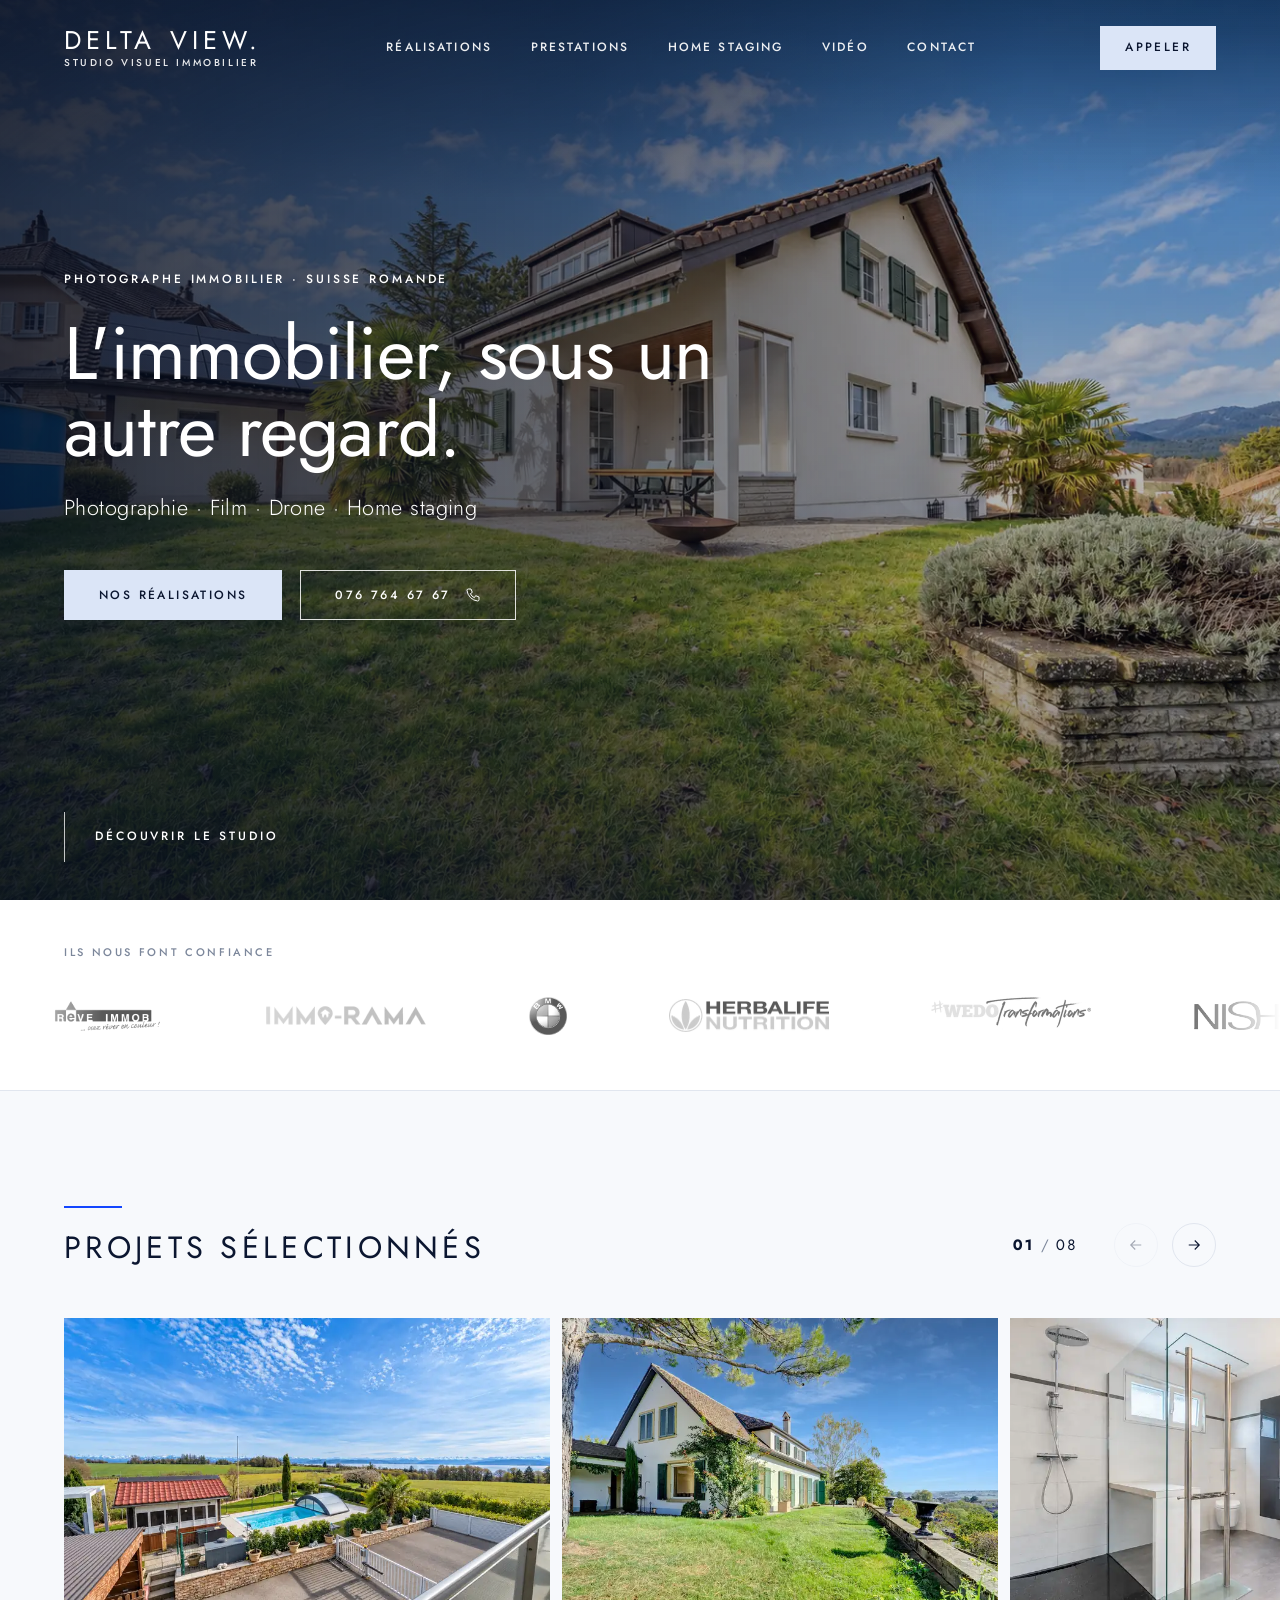
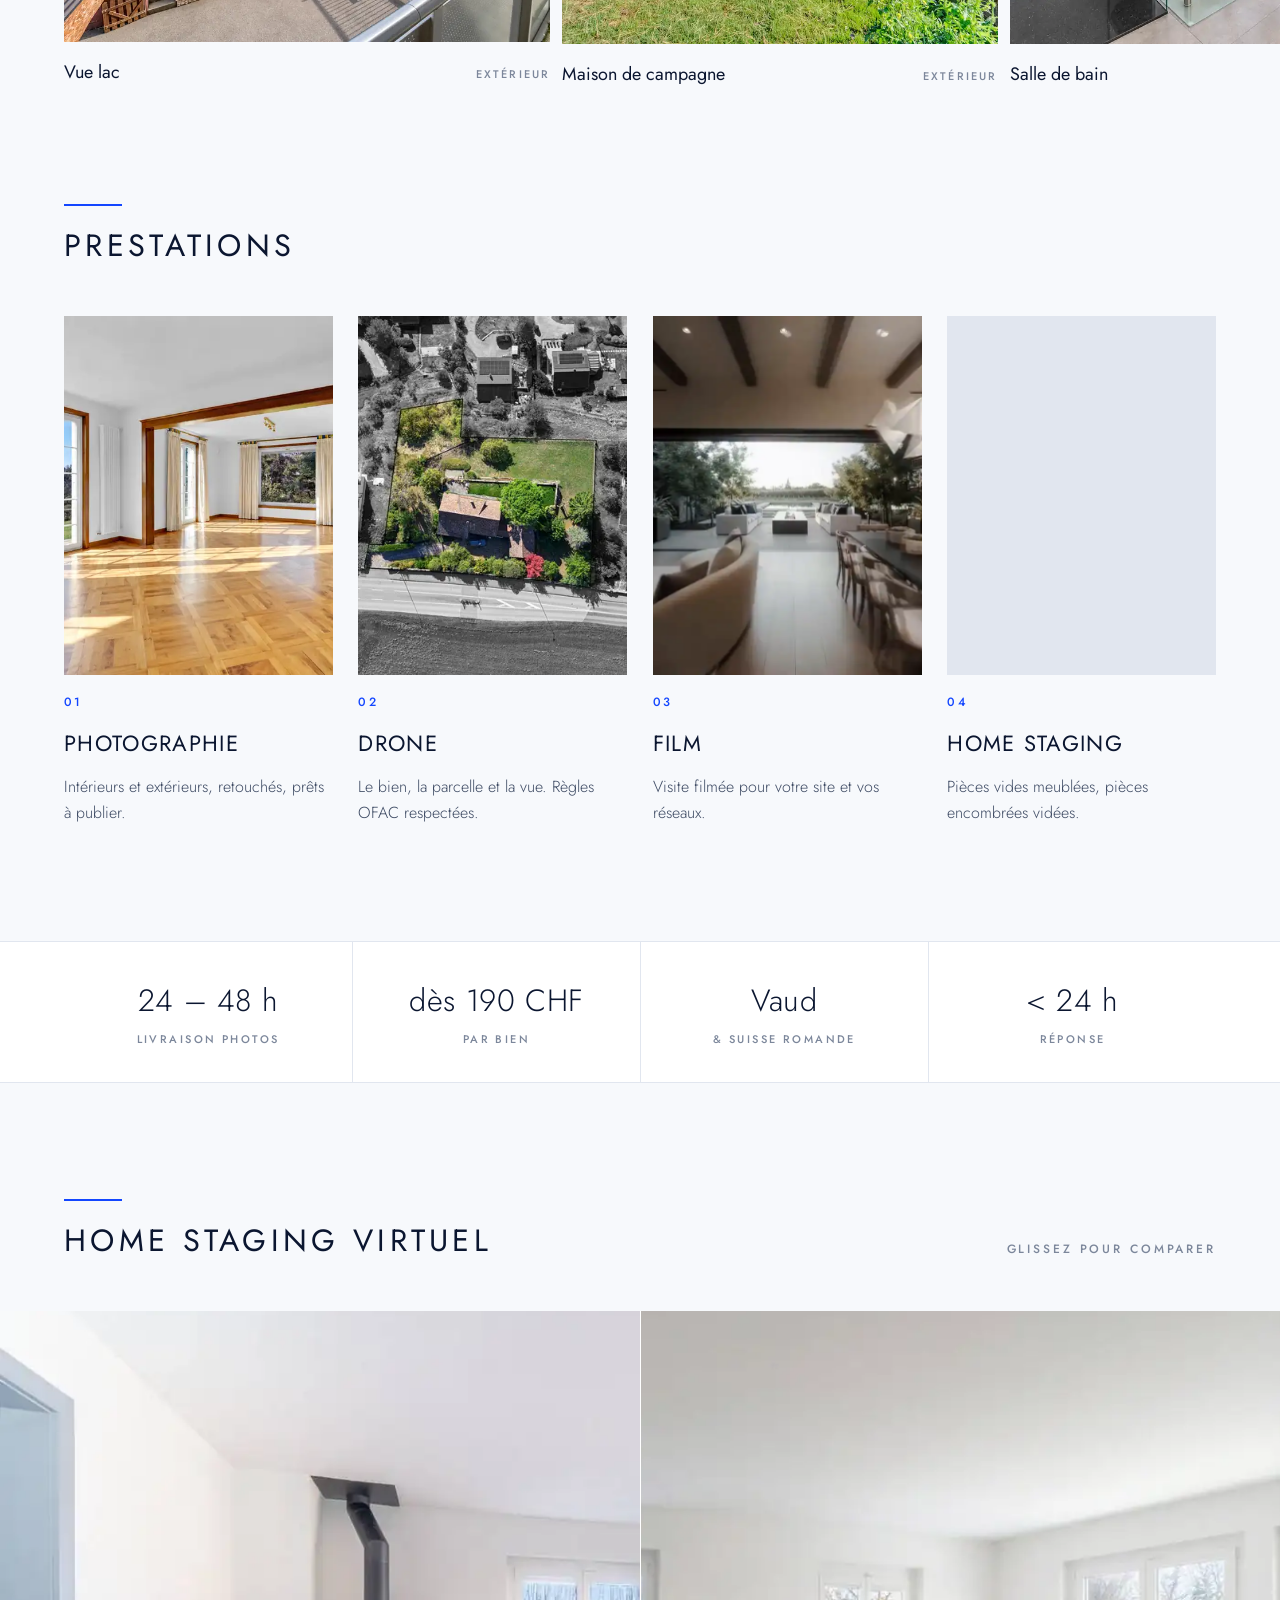
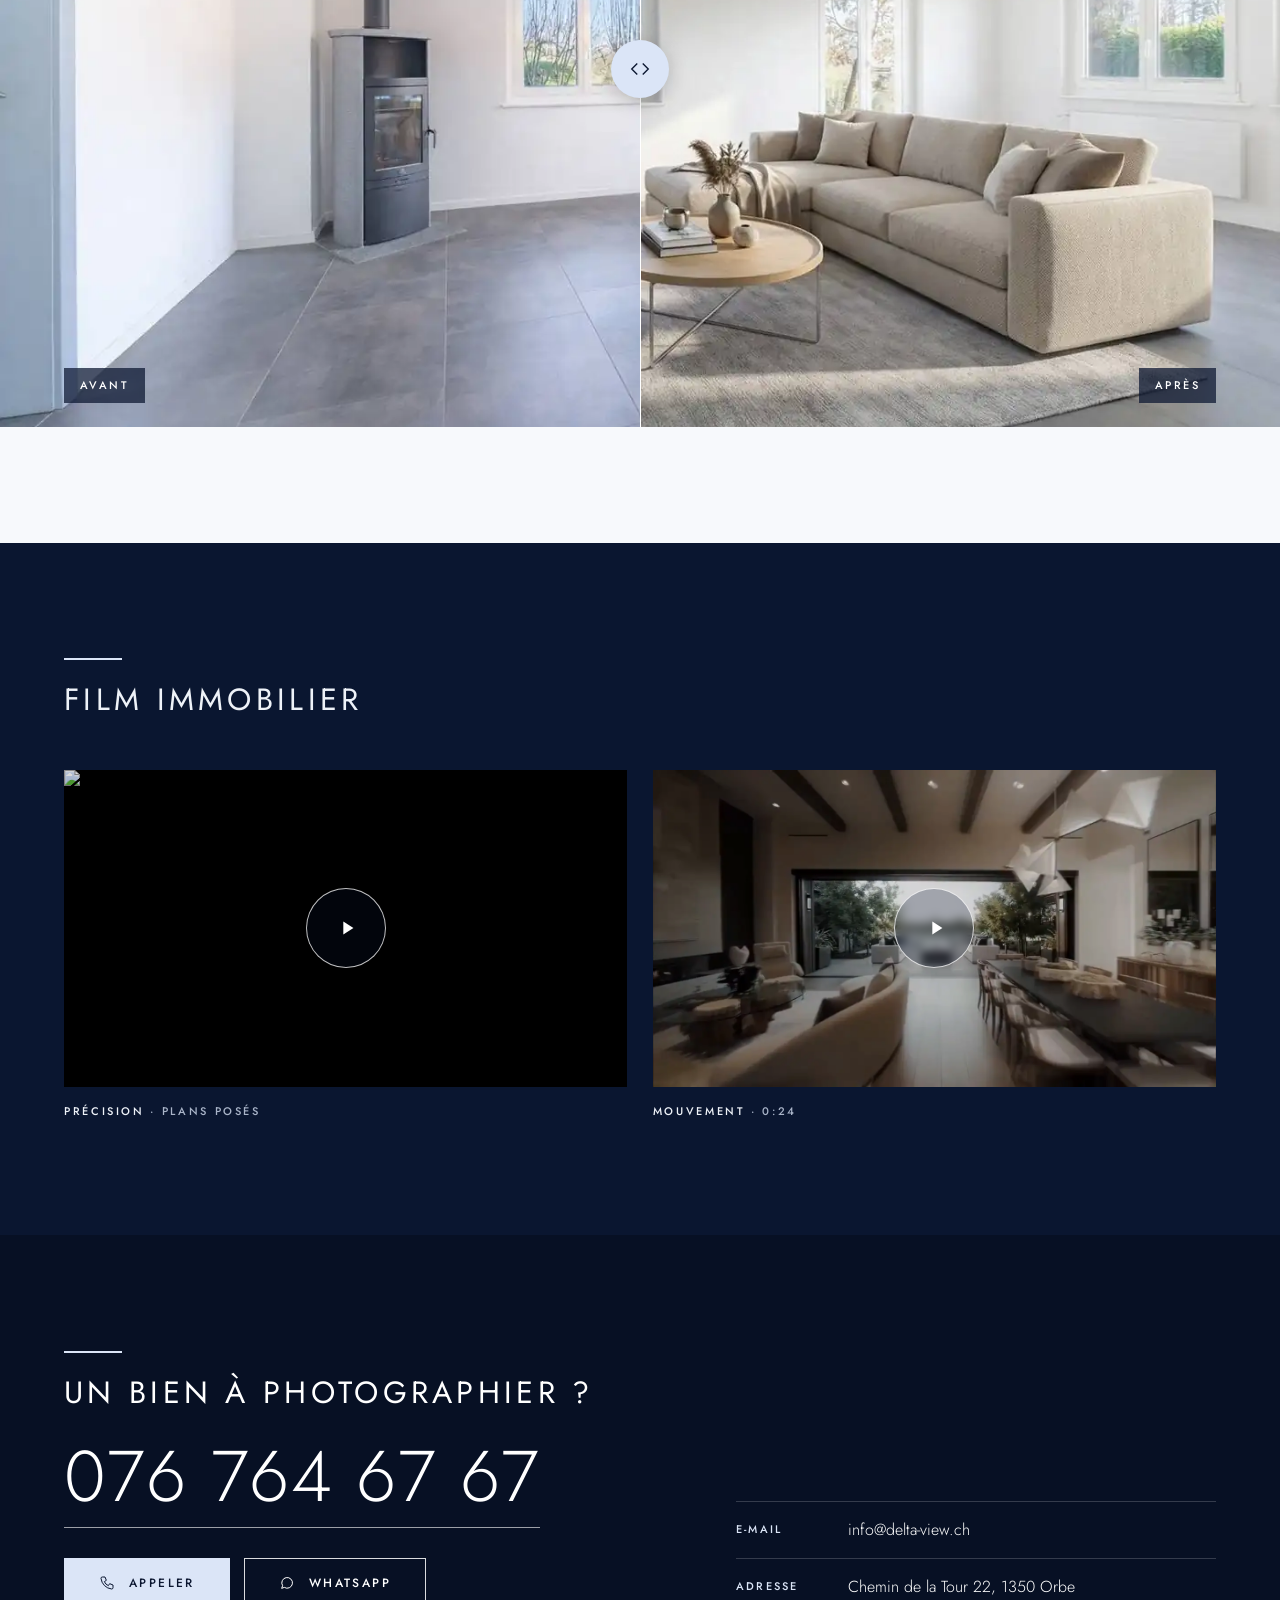
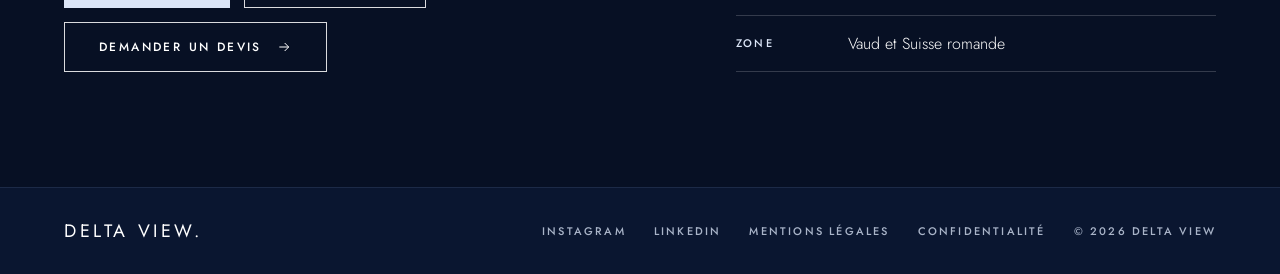
==== commit 0659a6ff: "Palette bleu marin (DA Delta View) Co-Authored-By: Claude Opus 5.5 <noreply@anthropic.com> Claude-Se" ====
--- a/index.html
+++ b/index.html
@@ -8,7 +8,7 @@
 <meta name="description" content="Photographe et vidéaste immobilier à Orbe (VD). Photos, vidéos et vues drone pour agences, courtiers, régies et propriétaires. Home staging virtuel. Livraison en 24-48 h, dès 190 CHF.">
 <link rel="canonical" href="https://delta-view.ch/">
 <meta name="robots" content="index,follow,max-image-preview:large">
-<meta name="theme-color" content="#141311">
+<meta name="theme-color" content="#0a1630">
 <meta property="og:type" content="website">
 <meta property="og:locale" content="fr_CH">
 <meta property="og:site_name" content="Delta View">
@@ -24,7 +24,7 @@
 <link rel="apple-touch-icon" href="apple-touch-icon.png">
 <link rel="preload" href="assets/fonts/jost-latin.woff2" as="font" type="font/woff2" crossorigin>
 <link rel="preload" href="assets/img/villa-jardin-l.webp" as="image" fetchpriority="high">
-<link rel="stylesheet" href="assets/dv.css?v=3">
+<link rel="stylesheet" href="assets/dv.css?v=4">
 <script type="application/ld+json">
 {"@context":"https://schema.org","@graph":[
 {"@type":"ProfessionalService","@id":"https://delta-view.ch/#business","name":"Delta View","description":"Photographe et vidéaste immobilier dans le canton de Vaud : photo immobilière, prises de vue par drone, vidéo de visite et home staging virtuel pour agences, courtiers et régies.","url":"https://delta-view.ch/","logo":"https://delta-view.ch/apple-touch-icon.png","image":"https://delta-view.ch/assets/img/og-delta-view.jpg","telephone":"+41767646767","email":"info@delta-view.ch","priceRange":"dès 190 CHF","address":{"@type":"PostalAddress","streetAddress":"Chemin de la Tour 22","postalCode":"1350","addressLocality":"Orbe","addressRegion":"VD","addressCountry":"CH"},"geo":{"@type":"GeoCoordinates","latitude":46.7246,"longitude":6.5321},"areaServed":[{"@type":"AdministrativeArea","name":"Canton de Vaud"},{"@type":"City","name":"Orbe"},{"@type":"City","name":"Yverdon-les-Bains"},{"@type":"City","name":"Lausanne"},{"@type":"City","name":"Morges"},{"@type":"City","name":"Nyon"},{"@type":"City","name":"Vevey"},{"@type":"City","name":"Montreux"},{"@type":"City","name":"Genève"},{"@type":"City","name":"Fribourg"},{"@type":"City","name":"Neuchâtel"}],"sameAs":["https://www.instagram.com/_deltaview/","https://www.linkedin.com/in/dany-t-961291293/"],
--- a/assets/dv.css
+++ b/assets/dv.css
@@ -1,18 +1,18 @@
 /* Delta View — refonte 2026
-   Concept : studio visuel immobilier. Hero photo plein écran assombri, typo géométrique fine, capitales espacées, accent sable. */
+   Concept : studio visuel immobilier. Hero photo plein écran assombri bleu marin, typo géométrique fine, capitales espacées. */
 @font-face{font-family:Jost;font-style:normal;font-weight:100 900;font-display:swap;src:url(fonts/jost-latin.woff2) format("woff2");unicode-range:U+0000-00FF,U+0131,U+0152-0153,U+02BB-02BC,U+02C6,U+02DA,U+02DC,U+0304,U+0308,U+0329,U+2000-206F,U+20AC,U+2122,U+2191,U+2193,U+2212,U+2215,U+FEFF,U+FFFD}
 @font-face{font-family:Jost;font-style:normal;font-weight:100 900;font-display:swap;src:url(fonts/jost-latin-ext.woff2) format("woff2");unicode-range:U+0100-02BA,U+02BD-02C5,U+02C7-02CC,U+02CE-02D7,U+02DD-02FF,U+1E00-1E9F,U+20A0-20AB,U+20AD-20C0,U+2C60-2C7F,U+A720-A7FF}
 
 :root{
- --bg:#fbfaf8;
+ --bg:#f7f9fc;
  --white:#ffffff;
- --ink:#1a1917;
- --ink-2:#4a4743;
- --mute:#8a857e;
- --line:#e7e3dd;
- --sand:#e7d3b6;       /* boutons */
- --sand-2:#c4a57c;     /* filets d'accent */
- --dark:#141311;
+ --ink:#0b1630;
+ --ink-2:#3d4a63;
+ --mute:#7c879b;
+ --line:#e1e6ef;
+ --sand:#dbe5f7;       /* boutons clairs (bleu glacier) */
+ --sand-2:#1346ff;     /* filets d'accent (bleu Delta View) */
+ --dark:#0a1630;
  --sans:Jost,"Futura","Century Gothic","Helvetica Neue",Arial,sans-serif;
  --max:1320px;
  --gut:clamp(16px,5vw,96px);
@@ -41,7 +41,7 @@
 .btn{display:inline-flex;align-items:center;justify-content:center;gap:14px;min-height:50px;padding:0 34px;font-size:12px;font-weight:500;letter-spacing:.2em;text-transform:uppercase;border:1px solid transparent;transition:background .3s,color .3s,border-color .3s}
 .btn svg{width:16px;height:16px;flex:none}
 .btn-sand{background:var(--sand);color:var(--ink)}
-.btn-sand:hover{background:#f1e2cc}
+.btn-sand:hover{background:#eaf0fb}
 .btn-ghost{border-color:rgba(255,255,255,.85);color:#fff}
 .btn-ghost:hover{background:#fff;color:var(--ink)}
 .btn-ink{background:var(--ink);color:#fff}
@@ -52,7 +52,7 @@
 /* Header transparent sur le hero, opaque au défilement */
 .hd{position:fixed;left:0;right:0;top:0;z-index:50;color:#fff;padding-top:env(safe-area-inset-top,0px);transition:background .4s,color .4s,box-shadow .4s}
 .hd .wrap{display:flex;align-items:center;gap:40px;height:96px;transition:height .4s}
-.hd.solid{background:rgba(251,250,248,.96);color:var(--ink);box-shadow:0 1px 0 var(--line);backdrop-filter:blur(10px);-webkit-backdrop-filter:blur(10px)}
+.hd.solid{background:rgba(247,249,252,.96);color:var(--ink);box-shadow:0 1px 0 var(--line);backdrop-filter:blur(10px);-webkit-backdrop-filter:blur(10px)}
 .hd.solid .wrap{height:72px}
 .brand{display:grid;gap:4px;line-height:1}
 .brand b{font-size:clamp(20px,2vw,28px);font-weight:400;letter-spacing:.2em}
@@ -69,7 +69,7 @@
 .hero{position:relative;min-height:min(100svh,940px);display:flex;align-items:center;color:#fff;background:var(--dark);overflow:hidden}
 .hero-bg{position:absolute;inset:0}
 .hero-bg img{width:100%;height:100%;object-fit:cover;object-position:60% 50%;filter:saturate(.9) brightness(.92)}
-.hero-bg::after{content:"";position:absolute;inset:0;background:linear-gradient(90deg,rgba(12,11,10,.82) 0%,rgba(12,11,10,.58) 45%,rgba(12,11,10,.22) 80%),linear-gradient(0deg,rgba(12,11,10,.45),transparent 30%),linear-gradient(180deg,rgba(12,11,10,.5),transparent 22%)}
+.hero-bg::after{content:"";position:absolute;inset:0;background:linear-gradient(90deg,rgba(6,14,32,.82) 0%,rgba(6,14,32,.58) 45%,rgba(6,14,32,.22) 80%),linear-gradient(0deg,rgba(6,14,32,.45),transparent 30%),linear-gradient(180deg,rgba(6,14,32,.5),transparent 22%)}
 .hero .wrap{position:relative;padding-top:140px;padding-bottom:150px}
 .hero .caps{opacity:.95}
 .hero h1{margin-top:26px;font-size:clamp(40px,5.8vw,84px);font-weight:400;line-height:1.04;letter-spacing:-.01em;max-width:15ch}
@@ -155,30 +155,30 @@
 .cmp .bar{position:absolute;top:0;bottom:0;left:var(--p);width:1px;background:#fff;pointer-events:none}
 .cmp .knob{position:absolute;top:50%;left:var(--p);width:58px;height:58px;margin:-29px 0 0 -29px;border-radius:50%;background:var(--sand);color:var(--ink);display:grid;place-items:center;pointer-events:none;box-shadow:0 4px 20px rgba(0,0,0,.2)}
 .cmp .knob svg{width:22px;height:22px}
-.cmp .tag{position:absolute;bottom:24px;padding:9px 16px;background:rgba(20,19,17,.72);color:#fff;font-size:11px;font-weight:500;letter-spacing:.22em;text-transform:uppercase;pointer-events:none}
+.cmp .tag{position:absolute;bottom:24px;padding:9px 16px;background:rgba(10,22,48,.72);color:#fff;font-size:11px;font-weight:500;letter-spacing:.22em;text-transform:uppercase;pointer-events:none}
 .cmp .tag.l{left:max(var(--gut),env(safe-area-inset-left,0px))}.cmp .tag.r{right:max(var(--gut),env(safe-area-inset-right,0px))}
 .cmp input{position:absolute;inset:0;width:100%;height:100%;opacity:0;cursor:ew-resize;margin:0}
 
 /* Vidéo */
-.vid{background:var(--dark);color:#f3efe9}
+.vid{background:var(--dark);color:#eef2f8}
 .vid .kicker::before{background:var(--sand)}
 .clips{display:grid;grid-template-columns:1fr 1fr;gap:clamp(16px,2vw,28px)}
 .clip{display:grid;gap:16px}
 .yt{position:relative;aspect-ratio:16/9;overflow:hidden;background:#000;cursor:pointer}
 .yt img{width:100%;height:100%;object-fit:cover;color:transparent;opacity:.85;transition:opacity .4s,transform 1s cubic-bezier(.2,.7,.2,1)}
 .yt:hover img{opacity:1;transform:scale(1.03)}
-.yt button{position:absolute;left:50%;top:50%;width:80px;height:80px;margin:-40px 0 0 -40px;border-radius:50%;border:1px solid rgba(255,255,255,.75);display:grid;place-items:center;color:#fff;background:rgba(20,19,17,.25);backdrop-filter:blur(4px);-webkit-backdrop-filter:blur(4px);transition:.3s}
+.yt button{position:absolute;left:50%;top:50%;width:80px;height:80px;margin:-40px 0 0 -40px;border-radius:50%;border:1px solid rgba(255,255,255,.75);display:grid;place-items:center;color:#fff;background:rgba(10,22,48,.25);backdrop-filter:blur(4px);-webkit-backdrop-filter:blur(4px);transition:.3s}
 .yt:hover button{background:var(--sand);border-color:var(--sand);color:var(--ink)}
 .yt button svg{width:22px;height:22px;margin-left:3px}
 .yt iframe{position:absolute;inset:0;width:100%;height:100%;border:0}
-.clip .caps{font-size:11px;color:#b9b2a8}
-.clip .caps b{color:#f3efe9;font-weight:500}
+.clip .caps{font-size:11px;color:#a9b4c8}
+.clip .caps b{color:#eef2f8;font-weight:500}
 
 /* Contact */
 .contact{position:relative;color:#fff;background:var(--dark);overflow:hidden}
 .contact .bg{position:absolute;inset:0}
 .contact .bg img{width:100%;height:100%;object-fit:cover}
-.contact .bg::after{content:"";position:absolute;inset:0;background:rgba(12,11,10,.68)}
+.contact .bg::after{content:"";position:absolute;inset:0;background:rgba(6,14,32,.68)}
 .contact .wrap{position:relative;display:grid;grid-template-columns:1.3fr 1fr;gap:48px;align-items:end}
 .ct-l{display:grid;gap:30px}
 .ct-l .kicker::before{background:var(--sand)}
@@ -191,7 +191,7 @@
 .ct-r dd a:hover{color:var(--sand)}
 
 /* Footer */
-.ft{background:var(--dark);color:#b9b2a8;border-top:1px solid #2a2825;padding-block:34px calc(34px + env(safe-area-inset-bottom,0px))}
+.ft{background:var(--dark);color:#a9b4c8;border-top:1px solid #1c2a47;padding-block:34px calc(34px + env(safe-area-inset-bottom,0px))}
 .ft .wrap{display:flex;flex-wrap:wrap;justify-content:space-between;align-items:center;gap:18px 32px}
 .ft .brand{color:#fff}.ft .brand b{font-size:18px}
 .ft .links{display:flex;flex-wrap:wrap;gap:8px 28px;font-size:11px;font-weight:500;letter-spacing:.2em;text-transform:uppercase}
@@ -201,7 +201,7 @@
 
 /* Lightbox */
 dialog.lb{padding:0;border:0;max-width:min(94vw,1600px);max-height:92vh;background:transparent;overflow:visible}
-dialog.lb::backdrop{background:rgba(14,13,12,.95)}
+dialog.lb::backdrop{background:rgba(6,14,32,.95)}
 dialog.lb img{max-height:86vh;width:auto;margin:0 auto}
 dialog.lb button{position:fixed;top:max(16px,env(safe-area-inset-top,0px));right:max(16px,env(safe-area-inset-right,0px));width:48px;height:48px;border-radius:50%;color:#fff;font-size:28px;font-weight:200;border:1px solid rgba(255,255,255,.4)}
 
@@ -227,7 +227,7 @@
  .brand b{font-size:19px}
  .hero{min-height:88svh}
  .hero-bg img{object-position:62% 50%}
- .hero-bg::after{background:linear-gradient(0deg,rgba(12,11,10,.82) 0%,rgba(12,11,10,.45) 55%,rgba(12,11,10,.35) 100%)}
+ .hero-bg::after{background:linear-gradient(0deg,rgba(6,14,32,.82) 0%,rgba(6,14,32,.45) 55%,rgba(6,14,32,.35) 100%)}
  .hero .wrap{padding-top:120px;padding-bottom:110px;align-self:flex-end}
  .hero-ctas{gap:12px}
  .hero-ctas .btn{flex:1 1 100%}
@@ -235,9 +235,12 @@
  .ctrl .count{margin-right:6px}
  .card,.card:nth-child(3n+1){width:84vw}
  .card .img,.card:nth-child(3n+1) .img{aspect-ratio:4/3}
- .svc .th{aspect-ratio:4/5}
- .svc h3{font-size:17px}
- .svc p{font-size:14.5px}
+ .svc{gap:24px 12px}
+ .svc li{gap:10px}
+ .svc .th{aspect-ratio:4/3}
+ .svc .n{font-size:11px}
+ .svc h3{font-size:14px;letter-spacing:.1em}
+ .svc p{display:none}
  .facts ul{grid-template-columns:1fr 1fr}
  .facts li:nth-child(3){border-left:0}
  .facts li:nth-child(n+3){border-top:1px solid var(--line)}
@@ -248,8 +251,9 @@
  .track a{height:50px}.track img{max-height:28px;max-width:116px}
  .callbar{display:grid;grid-template-columns:1.3fr 1fr 1fr;position:fixed;left:0;right:0;bottom:0;z-index:55;background:var(--dark);padding:0 env(safe-area-inset-right,0px) env(safe-area-inset-bottom,0px) env(safe-area-inset-left,0px)}
  .callbar a{display:flex;align-items:center;justify-content:center;gap:8px;height:60px;color:#fff;font-size:11px;font-weight:500;letter-spacing:.16em;text-transform:uppercase}
- .callbar a+a{border-left:1px solid #2f2c28}
+ .callbar a+a{border-left:1px solid #22304e}
  .callbar a:first-child{background:var(--sand);color:var(--ink)}
  .callbar svg{width:17px;height:17px}
 }
 @media (prefers-reduced-motion:reduce){*,*::before,*::after{transition:none!important;animation:none!important}html,.rail{scroll-behavior:auto}}
+.hd.solid .btn-sand{background:var(--ink);color:#fff}.hd.solid .btn-sand:hover{background:var(--sand-2)}
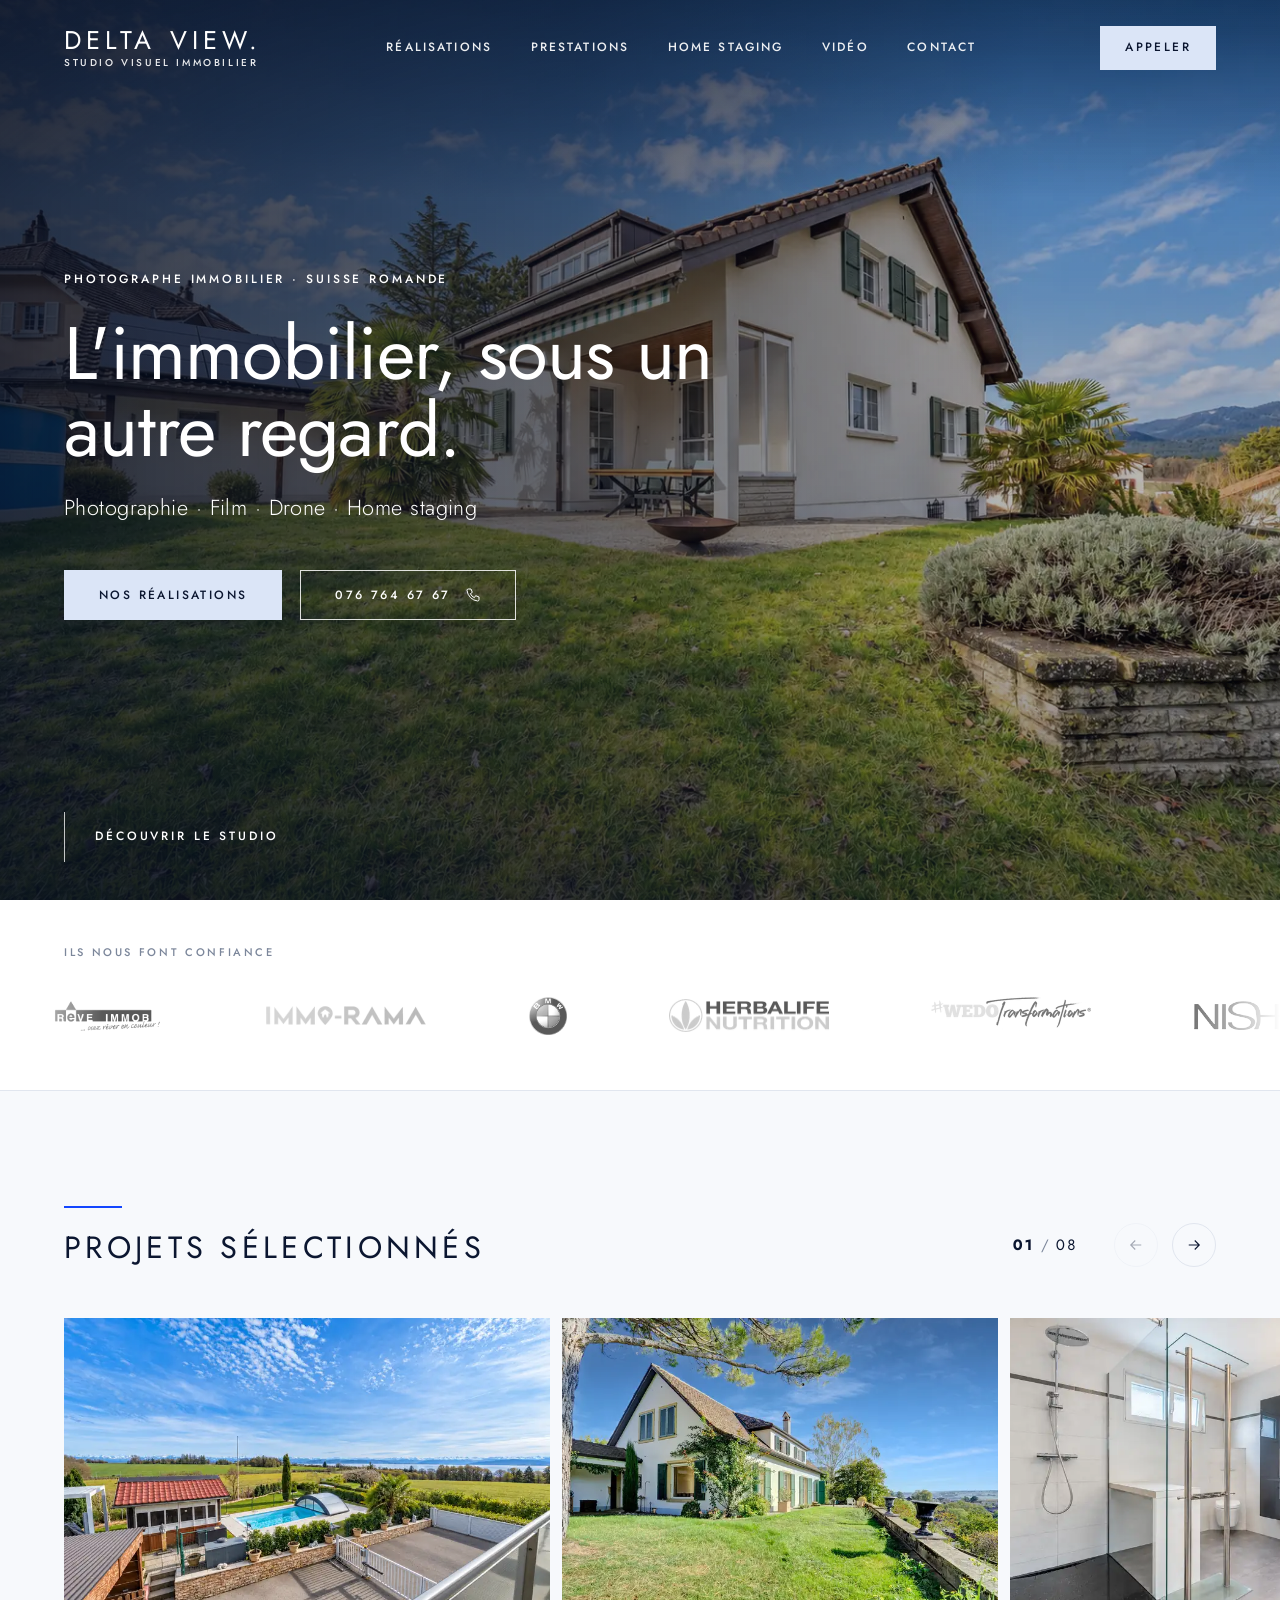
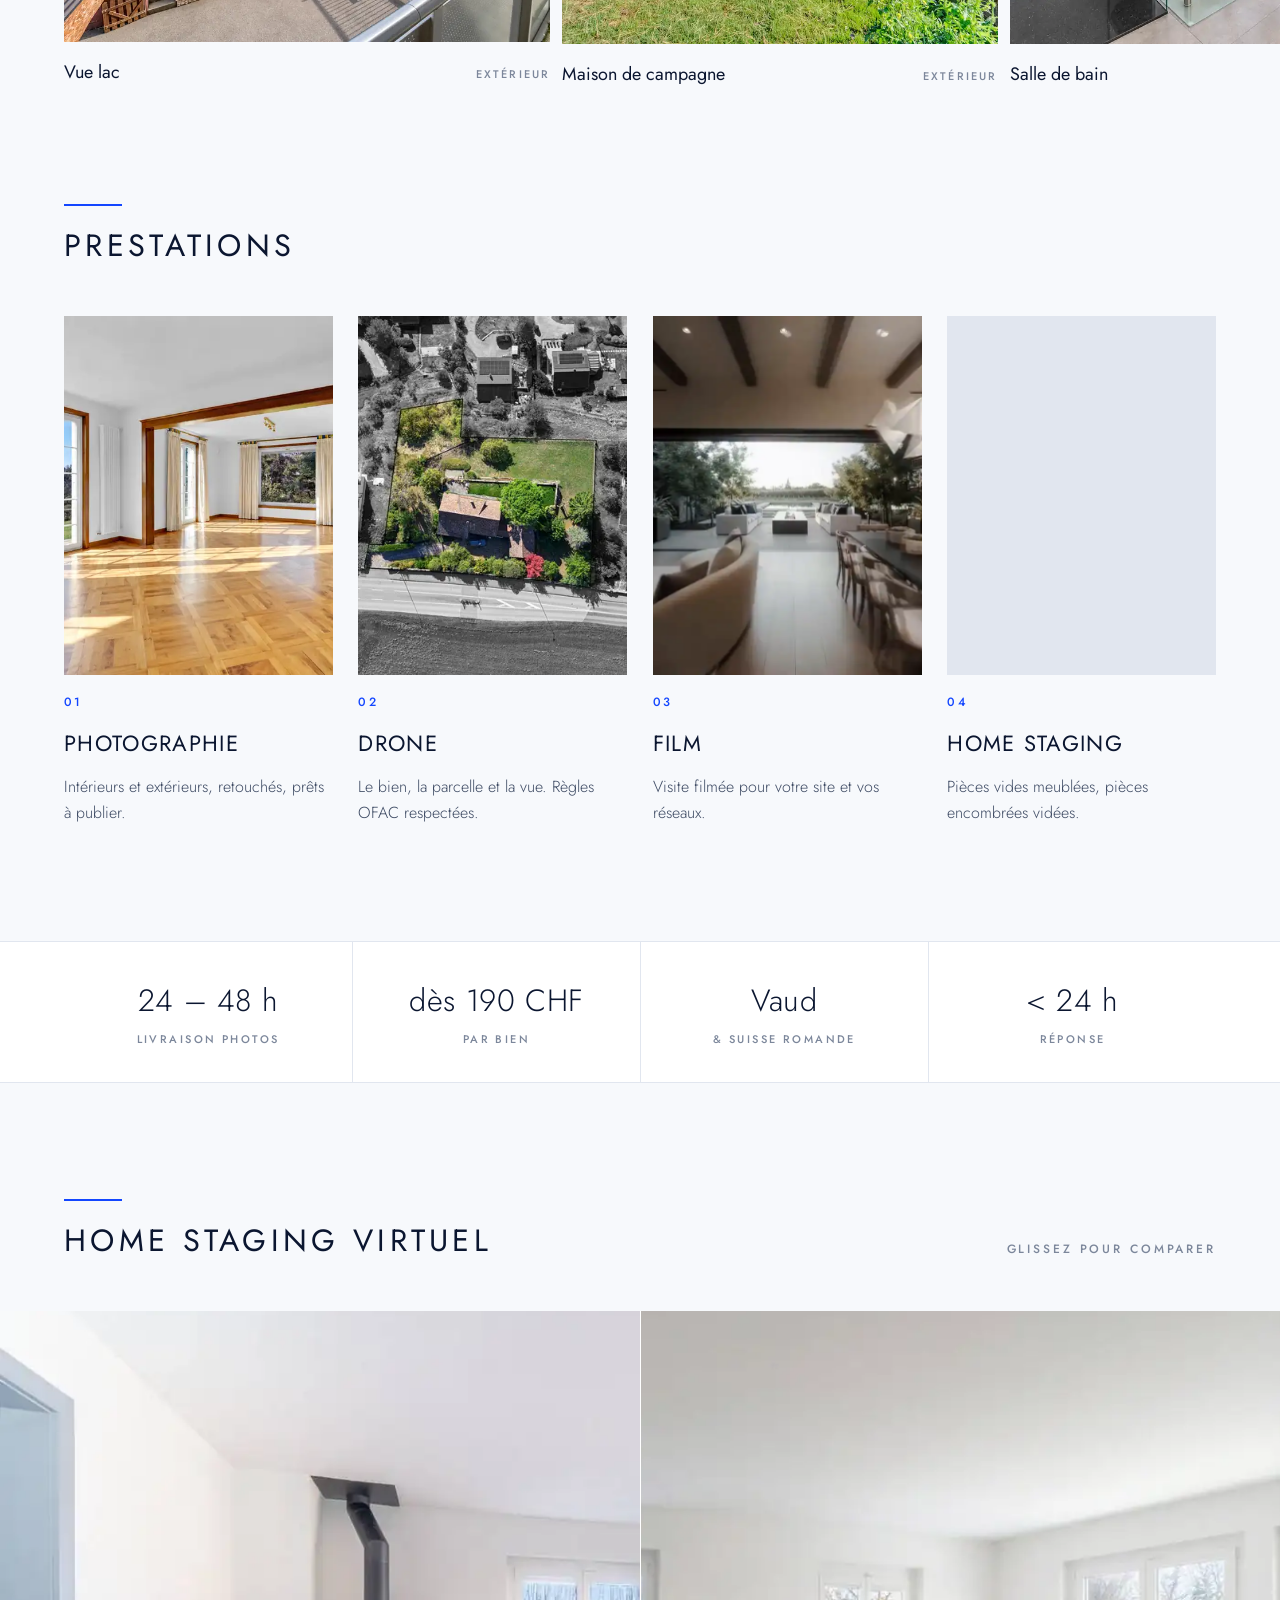
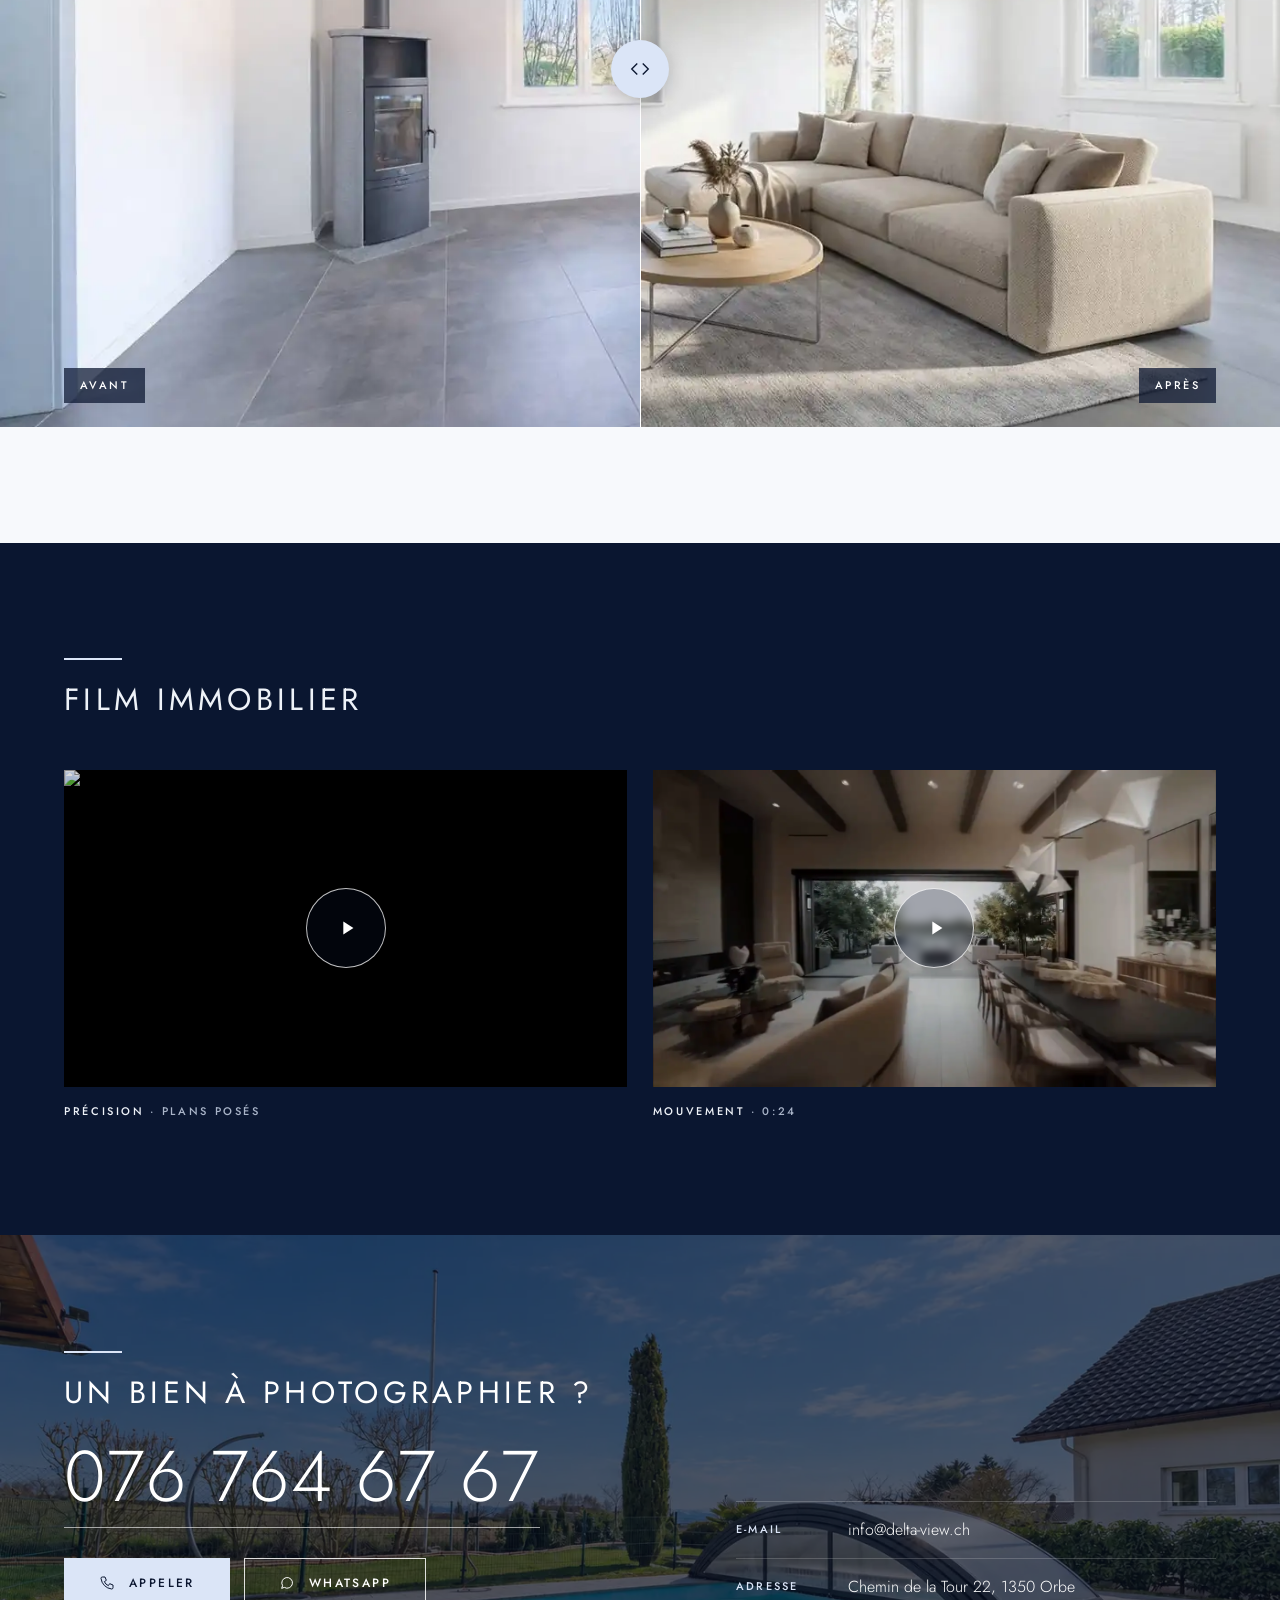
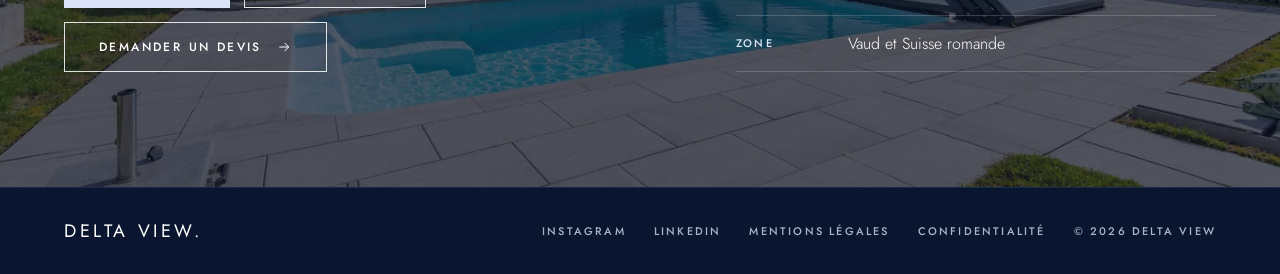
==== commit da12940a: "Hero mobile plein écran jusqu'à la barre d'appel Co-Authored-By: Claude Opus 5.5 <noreply@anthropic." ====
--- a/index.html
+++ b/index.html
@@ -24,7 +24,7 @@
 <link rel="apple-touch-icon" href="apple-touch-icon.png">
 <link rel="preload" href="assets/fonts/jost-latin.woff2" as="font" type="font/woff2" crossorigin>
 <link rel="preload" href="assets/img/villa-jardin-l.webp" as="image" fetchpriority="high">
-<link rel="stylesheet" href="assets/dv.css?v=4">
+<link rel="stylesheet" href="assets/dv.css?v=5">
 <script type="application/ld+json">
 {"@context":"https://schema.org","@graph":[
 {"@type":"ProfessionalService","@id":"https://delta-view.ch/#business","name":"Delta View","description":"Photographe et vidéaste immobilier dans le canton de Vaud : photo immobilière, prises de vue par drone, vidéo de visite et home staging virtuel pour agences, courtiers et régies.","url":"https://delta-view.ch/","logo":"https://delta-view.ch/apple-touch-icon.png","image":"https://delta-view.ch/assets/img/og-delta-view.jpg","telephone":"+41767646767","email":"info@delta-view.ch","priceRange":"dès 190 CHF","address":{"@type":"PostalAddress","streetAddress":"Chemin de la Tour 22","postalCode":"1350","addressLocality":"Orbe","addressRegion":"VD","addressCountry":"CH"},"geo":{"@type":"GeoCoordinates","latitude":46.7246,"longitude":6.5321},"areaServed":[{"@type":"AdministrativeArea","name":"Canton de Vaud"},{"@type":"City","name":"Orbe"},{"@type":"City","name":"Yverdon-les-Bains"},{"@type":"City","name":"Lausanne"},{"@type":"City","name":"Morges"},{"@type":"City","name":"Nyon"},{"@type":"City","name":"Vevey"},{"@type":"City","name":"Montreux"},{"@type":"City","name":"Genève"},{"@type":"City","name":"Fribourg"},{"@type":"City","name":"Neuchâtel"}],"sameAs":["https://www.instagram.com/_deltaview/","https://www.linkedin.com/in/dany-t-961291293/"],
--- a/assets/dv.css
+++ b/assets/dv.css
@@ -225,7 +225,7 @@
  body{font-size:16px;padding-bottom:calc(60px + env(safe-area-inset-bottom,0px))}
  .hd .wrap{height:72px}
  .brand b{font-size:19px}
- .hero{min-height:88svh}
+ .hero{min-height:calc(100svh - 60px - env(safe-area-inset-bottom,0px))}
  .hero-bg img{object-position:62% 50%}
  .hero-bg::after{background:linear-gradient(0deg,rgba(6,14,32,.82) 0%,rgba(6,14,32,.45) 55%,rgba(6,14,32,.35) 100%)}
  .hero .wrap{padding-top:120px;padding-bottom:110px;align-self:flex-end}
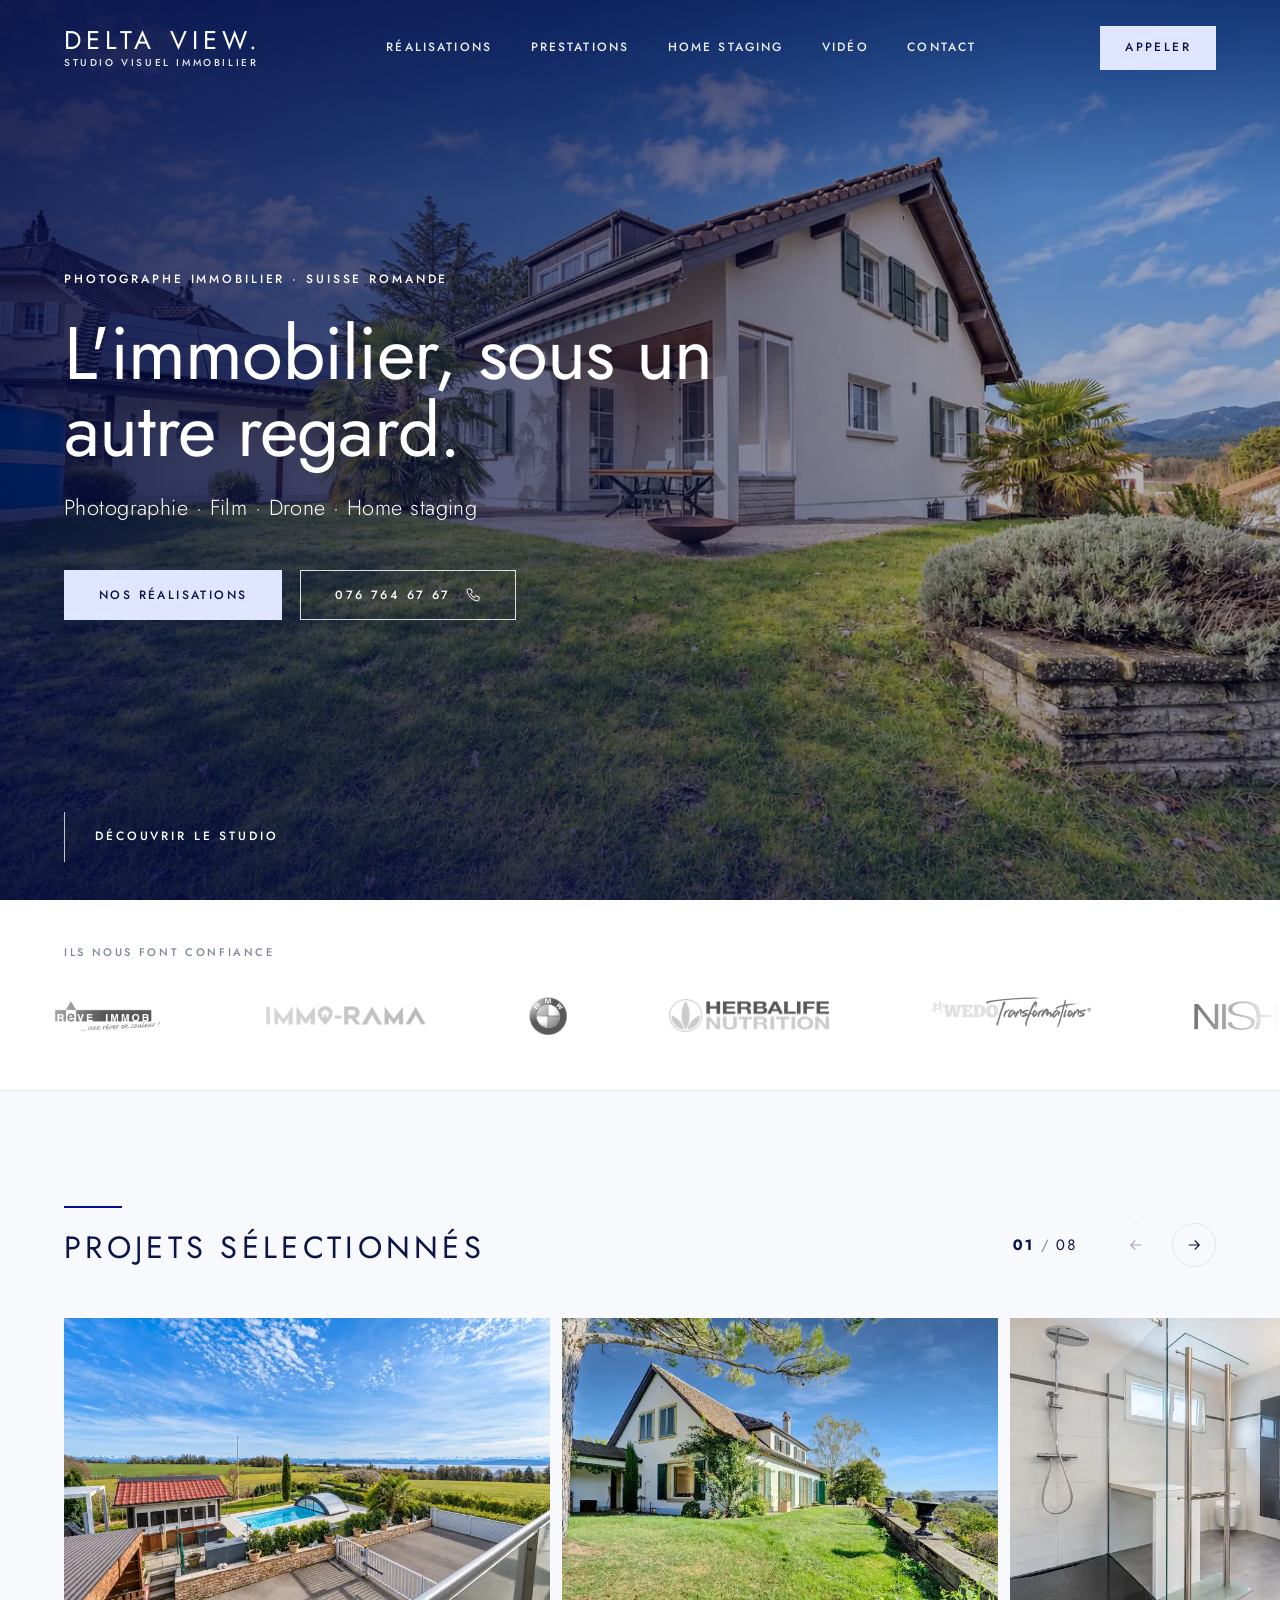
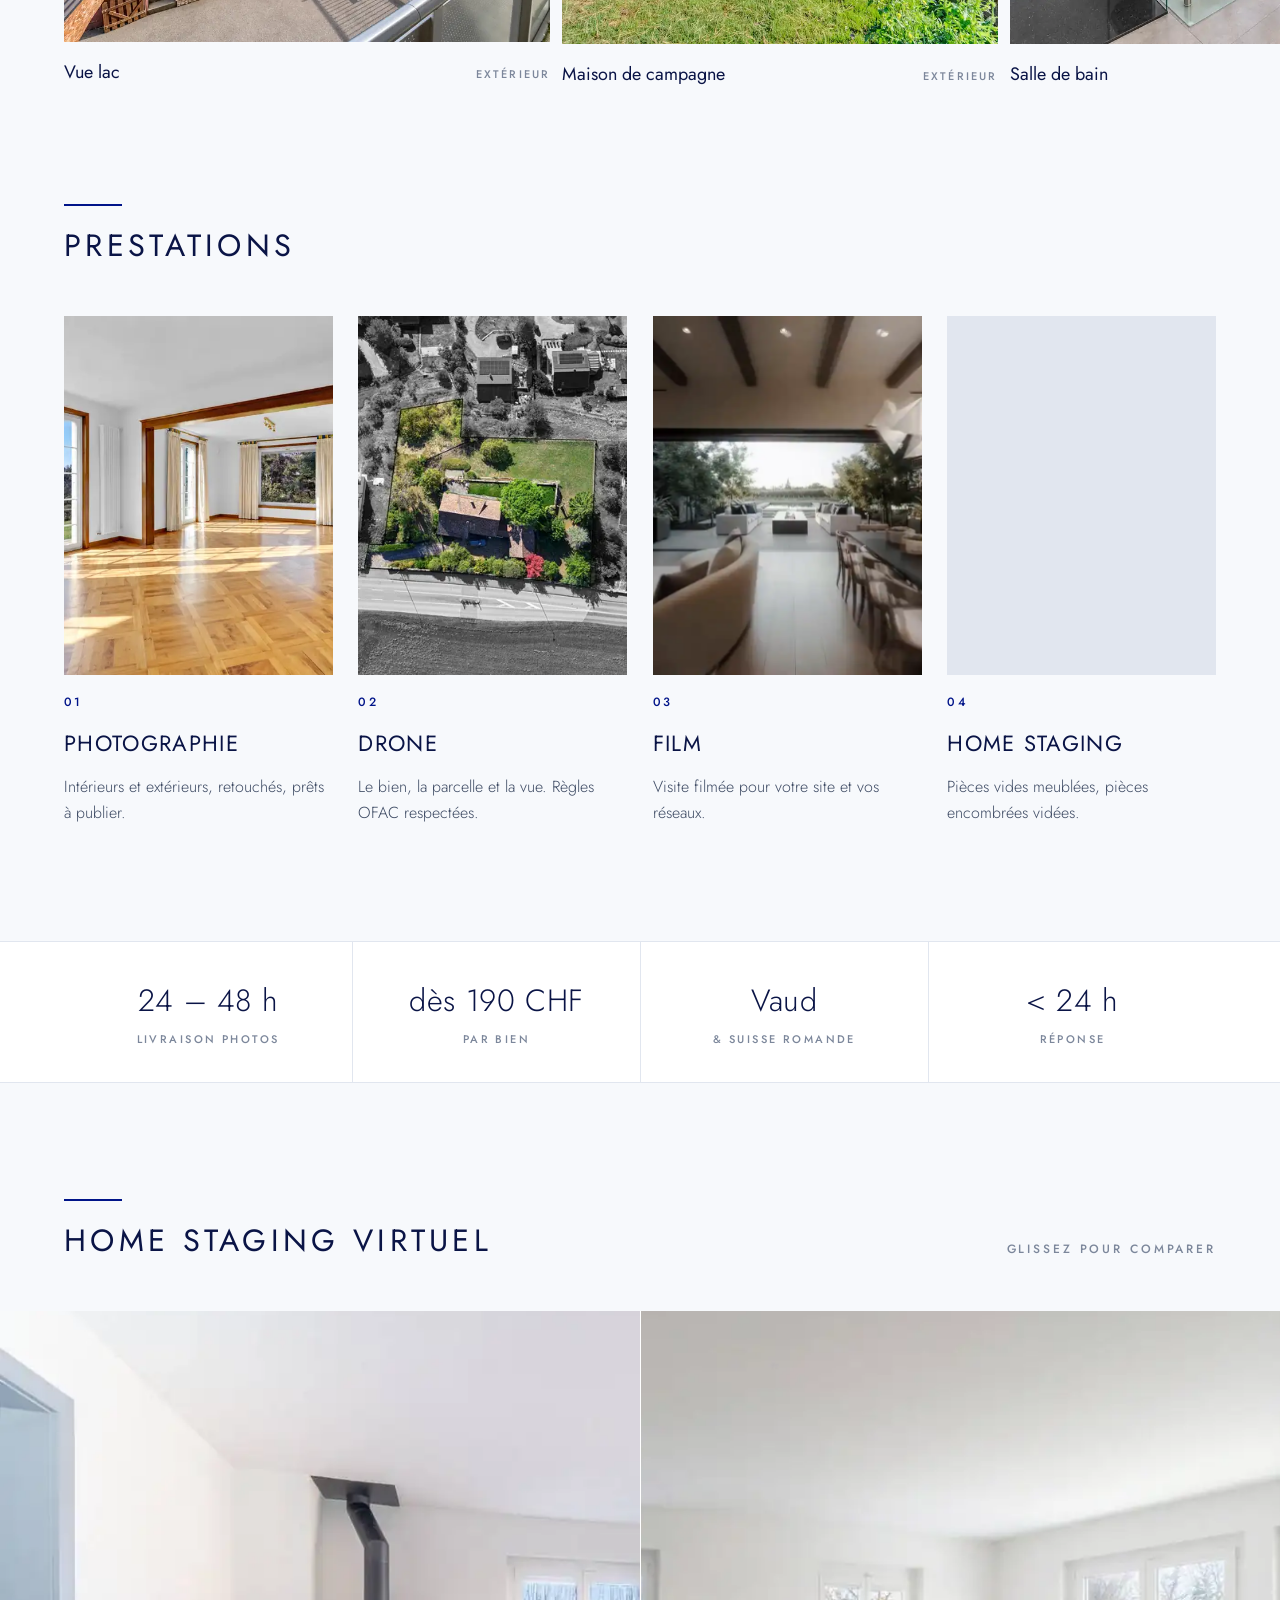
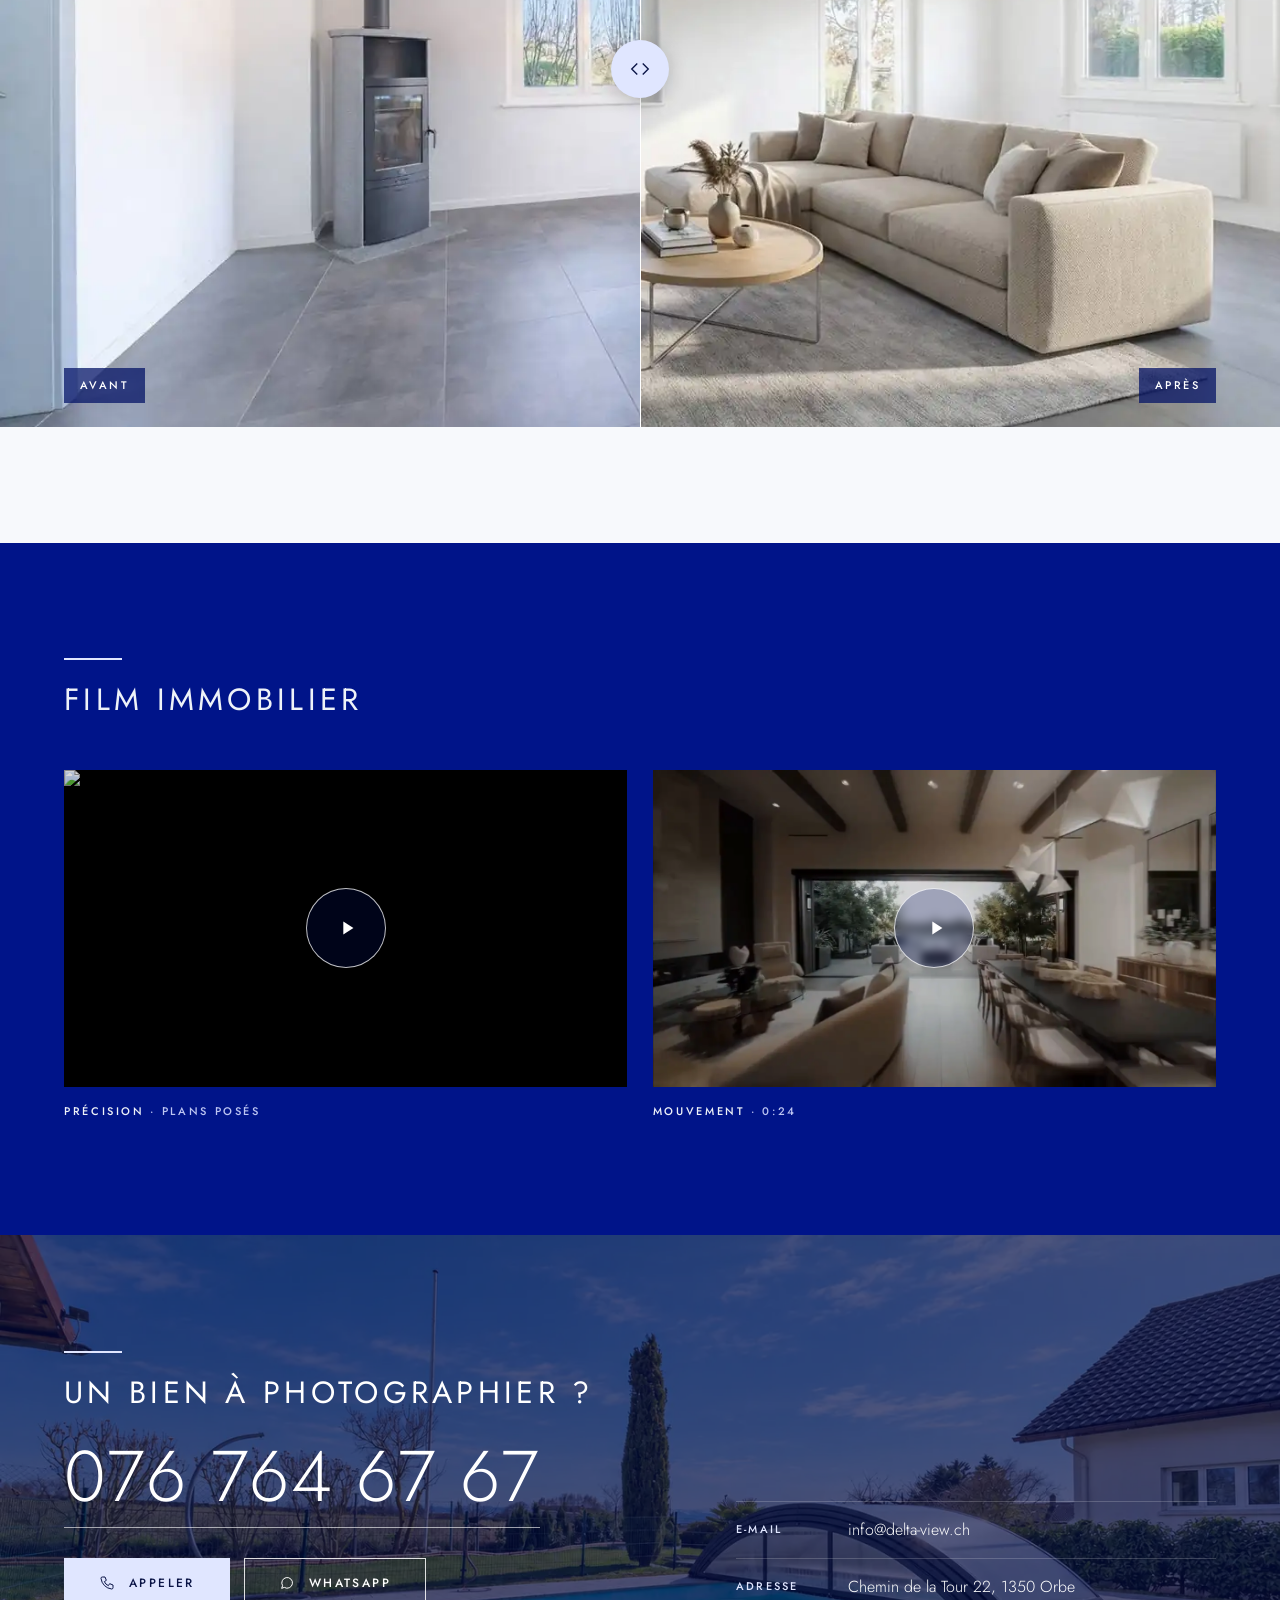
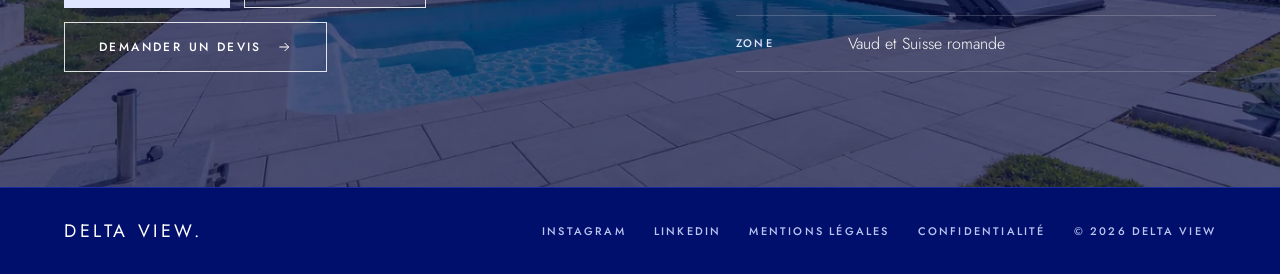
==== commit 7f510f23: "Couleur de marque : Pantone Reflex Blue Co-Authored-By: Claude Opus 5.5 <noreply@anthropic.com> Clau" ====
--- a/index.html
+++ b/index.html
@@ -8,7 +8,7 @@
 <meta name="description" content="Photographe et vidéaste immobilier à Orbe (VD). Photos, vidéos et vues drone pour agences, courtiers, régies et propriétaires. Home staging virtuel. Livraison en 24-48 h, dès 190 CHF.">
 <link rel="canonical" href="https://delta-view.ch/">
 <meta name="robots" content="index,follow,max-image-preview:large">
-<meta name="theme-color" content="#0a1630">
+<meta name="theme-color" content="#001489">
 <meta property="og:type" content="website">
 <meta property="og:locale" content="fr_CH">
 <meta property="og:site_name" content="Delta View">
@@ -24,7 +24,7 @@
 <link rel="apple-touch-icon" href="apple-touch-icon.png">
 <link rel="preload" href="assets/fonts/jost-latin.woff2" as="font" type="font/woff2" crossorigin>
 <link rel="preload" href="assets/img/villa-jardin-l.webp" as="image" fetchpriority="high">
-<link rel="stylesheet" href="assets/dv.css?v=5">
+<link rel="stylesheet" href="assets/dv.css?v=6">
 <script type="application/ld+json">
 {"@context":"https://schema.org","@graph":[
 {"@type":"ProfessionalService","@id":"https://delta-view.ch/#business","name":"Delta View","description":"Photographe et vidéaste immobilier dans le canton de Vaud : photo immobilière, prises de vue par drone, vidéo de visite et home staging virtuel pour agences, courtiers et régies.","url":"https://delta-view.ch/","logo":"https://delta-view.ch/apple-touch-icon.png","image":"https://delta-view.ch/assets/img/og-delta-view.jpg","telephone":"+41767646767","email":"info@delta-view.ch","priceRange":"dès 190 CHF","address":{"@type":"PostalAddress","streetAddress":"Chemin de la Tour 22","postalCode":"1350","addressLocality":"Orbe","addressRegion":"VD","addressCountry":"CH"},"geo":{"@type":"GeoCoordinates","latitude":46.7246,"longitude":6.5321},"areaServed":[{"@type":"AdministrativeArea","name":"Canton de Vaud"},{"@type":"City","name":"Orbe"},{"@type":"City","name":"Yverdon-les-Bains"},{"@type":"City","name":"Lausanne"},{"@type":"City","name":"Morges"},{"@type":"City","name":"Nyon"},{"@type":"City","name":"Vevey"},{"@type":"City","name":"Montreux"},{"@type":"City","name":"Genève"},{"@type":"City","name":"Fribourg"},{"@type":"City","name":"Neuchâtel"}],"sameAs":["https://www.instagram.com/_deltaview/","https://www.linkedin.com/in/dany-t-961291293/"],
--- a/assets/dv.css
+++ b/assets/dv.css
@@ -1,18 +1,18 @@
 /* Delta View — refonte 2026
-   Concept : studio visuel immobilier. Hero photo plein écran assombri bleu marin, typo géométrique fine, capitales espacées. */
+   Concept : studio visuel immobilier. Hero photo plein écran teinté Pantone Reflex Blue, typo géométrique fine, capitales espacées. */
 @font-face{font-family:Jost;font-style:normal;font-weight:100 900;font-display:swap;src:url(fonts/jost-latin.woff2) format("woff2");unicode-range:U+0000-00FF,U+0131,U+0152-0153,U+02BB-02BC,U+02C6,U+02DA,U+02DC,U+0304,U+0308,U+0329,U+2000-206F,U+20AC,U+2122,U+2191,U+2193,U+2212,U+2215,U+FEFF,U+FFFD}
 @font-face{font-family:Jost;font-style:normal;font-weight:100 900;font-display:swap;src:url(fonts/jost-latin-ext.woff2) format("woff2");unicode-range:U+0100-02BA,U+02BD-02C5,U+02C7-02CC,U+02CE-02D7,U+02DD-02FF,U+1E00-1E9F,U+20A0-20AB,U+20AD-20C0,U+2C60-2C7F,U+A720-A7FF}
 
 :root{
  --bg:#f7f9fc;
  --white:#ffffff;
- --ink:#0b1630;
+ --ink:#0a1446;
  --ink-2:#3d4a63;
  --mute:#7c879b;
  --line:#e1e6ef;
- --sand:#dbe5f7;       /* boutons clairs (bleu glacier) */
- --sand-2:#1346ff;     /* filets d'accent (bleu Delta View) */
- --dark:#0a1630;
+ --sand:#e0e6ff;       /* boutons clairs (bleu glacier) */
+ --sand-2:#001489;     /* Pantone Reflex Blue C */
+ --dark:#001489;
  --sans:Jost,"Futura","Century Gothic","Helvetica Neue",Arial,sans-serif;
  --max:1320px;
  --gut:clamp(16px,5vw,96px);
@@ -41,7 +41,7 @@
 .btn{display:inline-flex;align-items:center;justify-content:center;gap:14px;min-height:50px;padding:0 34px;font-size:12px;font-weight:500;letter-spacing:.2em;text-transform:uppercase;border:1px solid transparent;transition:background .3s,color .3s,border-color .3s}
 .btn svg{width:16px;height:16px;flex:none}
 .btn-sand{background:var(--sand);color:var(--ink)}
-.btn-sand:hover{background:#eaf0fb}
+.btn-sand:hover{background:#eef1ff}
 .btn-ghost{border-color:rgba(255,255,255,.85);color:#fff}
 .btn-ghost:hover{background:#fff;color:var(--ink)}
 .btn-ink{background:var(--ink);color:#fff}
@@ -69,7 +69,7 @@
 .hero{position:relative;min-height:min(100svh,940px);display:flex;align-items:center;color:#fff;background:var(--dark);overflow:hidden}
 .hero-bg{position:absolute;inset:0}
 .hero-bg img{width:100%;height:100%;object-fit:cover;object-position:60% 50%;filter:saturate(.9) brightness(.92)}
-.hero-bg::after{content:"";position:absolute;inset:0;background:linear-gradient(90deg,rgba(6,14,32,.82) 0%,rgba(6,14,32,.58) 45%,rgba(6,14,32,.22) 80%),linear-gradient(0deg,rgba(6,14,32,.45),transparent 30%),linear-gradient(180deg,rgba(6,14,32,.5),transparent 22%)}
+.hero-bg::after{content:"";position:absolute;inset:0;background:linear-gradient(90deg,rgba(0,9,64,.82) 0%,rgba(0,9,64,.58) 45%,rgba(0,9,64,.22) 80%),linear-gradient(0deg,rgba(0,9,64,.45),transparent 30%),linear-gradient(180deg,rgba(0,9,64,.5),transparent 22%)}
 .hero .wrap{position:relative;padding-top:140px;padding-bottom:150px}
 .hero .caps{opacity:.95}
 .hero h1{margin-top:26px;font-size:clamp(40px,5.8vw,84px);font-weight:400;line-height:1.04;letter-spacing:-.01em;max-width:15ch}
@@ -155,7 +155,7 @@
 .cmp .bar{position:absolute;top:0;bottom:0;left:var(--p);width:1px;background:#fff;pointer-events:none}
 .cmp .knob{position:absolute;top:50%;left:var(--p);width:58px;height:58px;margin:-29px 0 0 -29px;border-radius:50%;background:var(--sand);color:var(--ink);display:grid;place-items:center;pointer-events:none;box-shadow:0 4px 20px rgba(0,0,0,.2)}
 .cmp .knob svg{width:22px;height:22px}
-.cmp .tag{position:absolute;bottom:24px;padding:9px 16px;background:rgba(10,22,48,.72);color:#fff;font-size:11px;font-weight:500;letter-spacing:.22em;text-transform:uppercase;pointer-events:none}
+.cmp .tag{position:absolute;bottom:24px;padding:9px 16px;background:rgba(0,16,100,.72);color:#fff;font-size:11px;font-weight:500;letter-spacing:.22em;text-transform:uppercase;pointer-events:none}
 .cmp .tag.l{left:max(var(--gut),env(safe-area-inset-left,0px))}.cmp .tag.r{right:max(var(--gut),env(safe-area-inset-right,0px))}
 .cmp input{position:absolute;inset:0;width:100%;height:100%;opacity:0;cursor:ew-resize;margin:0}
 
@@ -167,18 +167,18 @@
 .yt{position:relative;aspect-ratio:16/9;overflow:hidden;background:#000;cursor:pointer}
 .yt img{width:100%;height:100%;object-fit:cover;color:transparent;opacity:.85;transition:opacity .4s,transform 1s cubic-bezier(.2,.7,.2,1)}
 .yt:hover img{opacity:1;transform:scale(1.03)}
-.yt button{position:absolute;left:50%;top:50%;width:80px;height:80px;margin:-40px 0 0 -40px;border-radius:50%;border:1px solid rgba(255,255,255,.75);display:grid;place-items:center;color:#fff;background:rgba(10,22,48,.25);backdrop-filter:blur(4px);-webkit-backdrop-filter:blur(4px);transition:.3s}
+.yt button{position:absolute;left:50%;top:50%;width:80px;height:80px;margin:-40px 0 0 -40px;border-radius:50%;border:1px solid rgba(255,255,255,.75);display:grid;place-items:center;color:#fff;background:rgba(0,16,100,.25);backdrop-filter:blur(4px);-webkit-backdrop-filter:blur(4px);transition:.3s}
 .yt:hover button{background:var(--sand);border-color:var(--sand);color:var(--ink)}
 .yt button svg{width:22px;height:22px;margin-left:3px}
 .yt iframe{position:absolute;inset:0;width:100%;height:100%;border:0}
-.clip .caps{font-size:11px;color:#a9b4c8}
+.clip .caps{font-size:11px;color:#bcc5f2}
 .clip .caps b{color:#eef2f8;font-weight:500}
 
 /* Contact */
 .contact{position:relative;color:#fff;background:var(--dark);overflow:hidden}
 .contact .bg{position:absolute;inset:0}
 .contact .bg img{width:100%;height:100%;object-fit:cover}
-.contact .bg::after{content:"";position:absolute;inset:0;background:rgba(6,14,32,.68)}
+.contact .bg::after{content:"";position:absolute;inset:0;background:rgba(0,9,64,.68)}
 .contact .wrap{position:relative;display:grid;grid-template-columns:1.3fr 1fr;gap:48px;align-items:end}
 .ct-l{display:grid;gap:30px}
 .ct-l .kicker::before{background:var(--sand)}
@@ -191,7 +191,7 @@
 .ct-r dd a:hover{color:var(--sand)}
 
 /* Footer */
-.ft{background:var(--dark);color:#a9b4c8;border-top:1px solid #1c2a47;padding-block:34px calc(34px + env(safe-area-inset-bottom,0px))}
+.ft{background:#000f6b;color:#bcc5f2;border-top:1px solid #1a2ca0;padding-block:34px calc(34px + env(safe-area-inset-bottom,0px))}
 .ft .wrap{display:flex;flex-wrap:wrap;justify-content:space-between;align-items:center;gap:18px 32px}
 .ft .brand{color:#fff}.ft .brand b{font-size:18px}
 .ft .links{display:flex;flex-wrap:wrap;gap:8px 28px;font-size:11px;font-weight:500;letter-spacing:.2em;text-transform:uppercase}
@@ -201,7 +201,7 @@
 
 /* Lightbox */
 dialog.lb{padding:0;border:0;max-width:min(94vw,1600px);max-height:92vh;background:transparent;overflow:visible}
-dialog.lb::backdrop{background:rgba(6,14,32,.95)}
+dialog.lb::backdrop{background:rgba(0,9,64,.95)}
 dialog.lb img{max-height:86vh;width:auto;margin:0 auto}
 dialog.lb button{position:fixed;top:max(16px,env(safe-area-inset-top,0px));right:max(16px,env(safe-area-inset-right,0px));width:48px;height:48px;border-radius:50%;color:#fff;font-size:28px;font-weight:200;border:1px solid rgba(255,255,255,.4)}
 
@@ -227,7 +227,7 @@
  .brand b{font-size:19px}
  .hero{min-height:calc(100svh - 60px - env(safe-area-inset-bottom,0px))}
  .hero-bg img{object-position:62% 50%}
- .hero-bg::after{background:linear-gradient(0deg,rgba(6,14,32,.82) 0%,rgba(6,14,32,.45) 55%,rgba(6,14,32,.35) 100%)}
+ .hero-bg::after{background:linear-gradient(0deg,rgba(0,9,64,.82) 0%,rgba(0,9,64,.45) 55%,rgba(0,9,64,.35) 100%)}
  .hero .wrap{padding-top:120px;padding-bottom:110px;align-self:flex-end}
  .hero-ctas{gap:12px}
  .hero-ctas .btn{flex:1 1 100%}
@@ -251,7 +251,7 @@
  .track a{height:50px}.track img{max-height:28px;max-width:116px}
  .callbar{display:grid;grid-template-columns:1.3fr 1fr 1fr;position:fixed;left:0;right:0;bottom:0;z-index:55;background:var(--dark);padding:0 env(safe-area-inset-right,0px) env(safe-area-inset-bottom,0px) env(safe-area-inset-left,0px)}
  .callbar a{display:flex;align-items:center;justify-content:center;gap:8px;height:60px;color:#fff;font-size:11px;font-weight:500;letter-spacing:.16em;text-transform:uppercase}
- .callbar a+a{border-left:1px solid #22304e}
+ .callbar a+a{border-left:1px solid #2236a8}
  .callbar a:first-child{background:var(--sand);color:var(--ink)}
  .callbar svg{width:17px;height:17px}
 }
